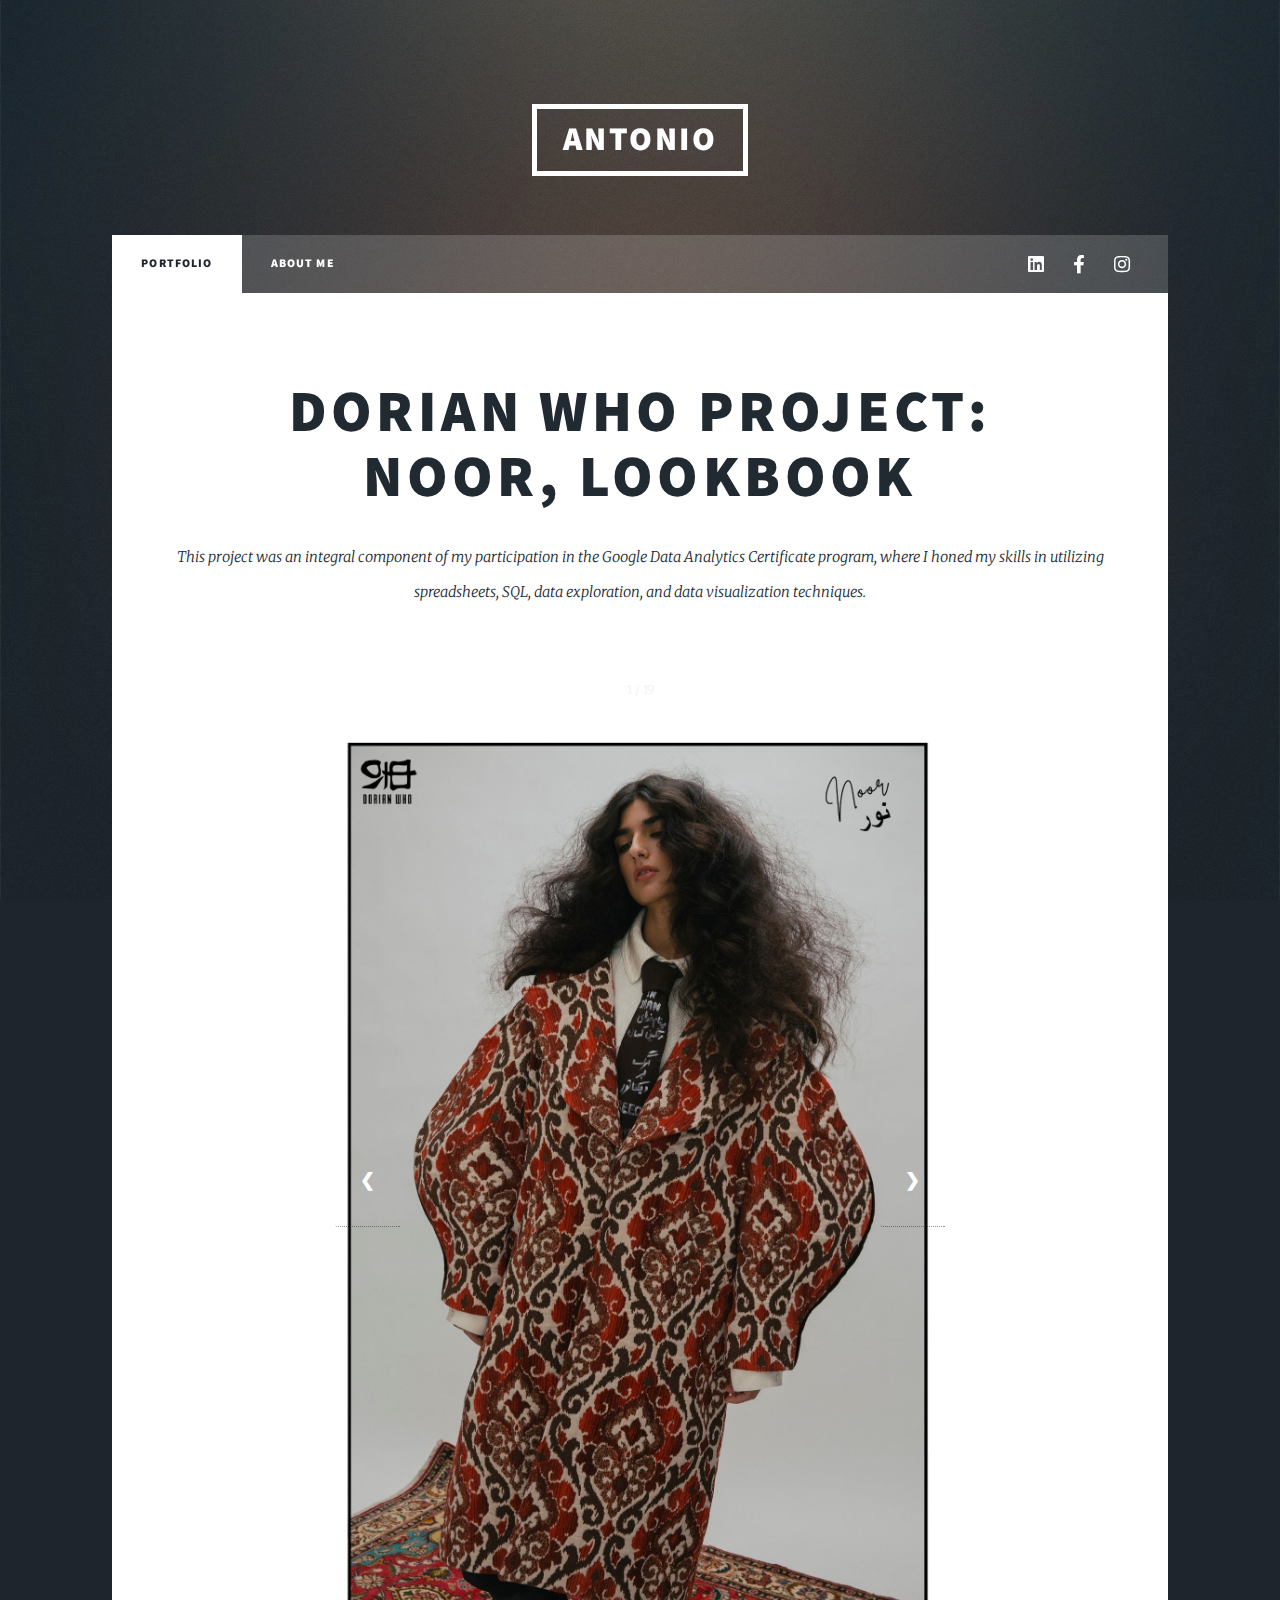
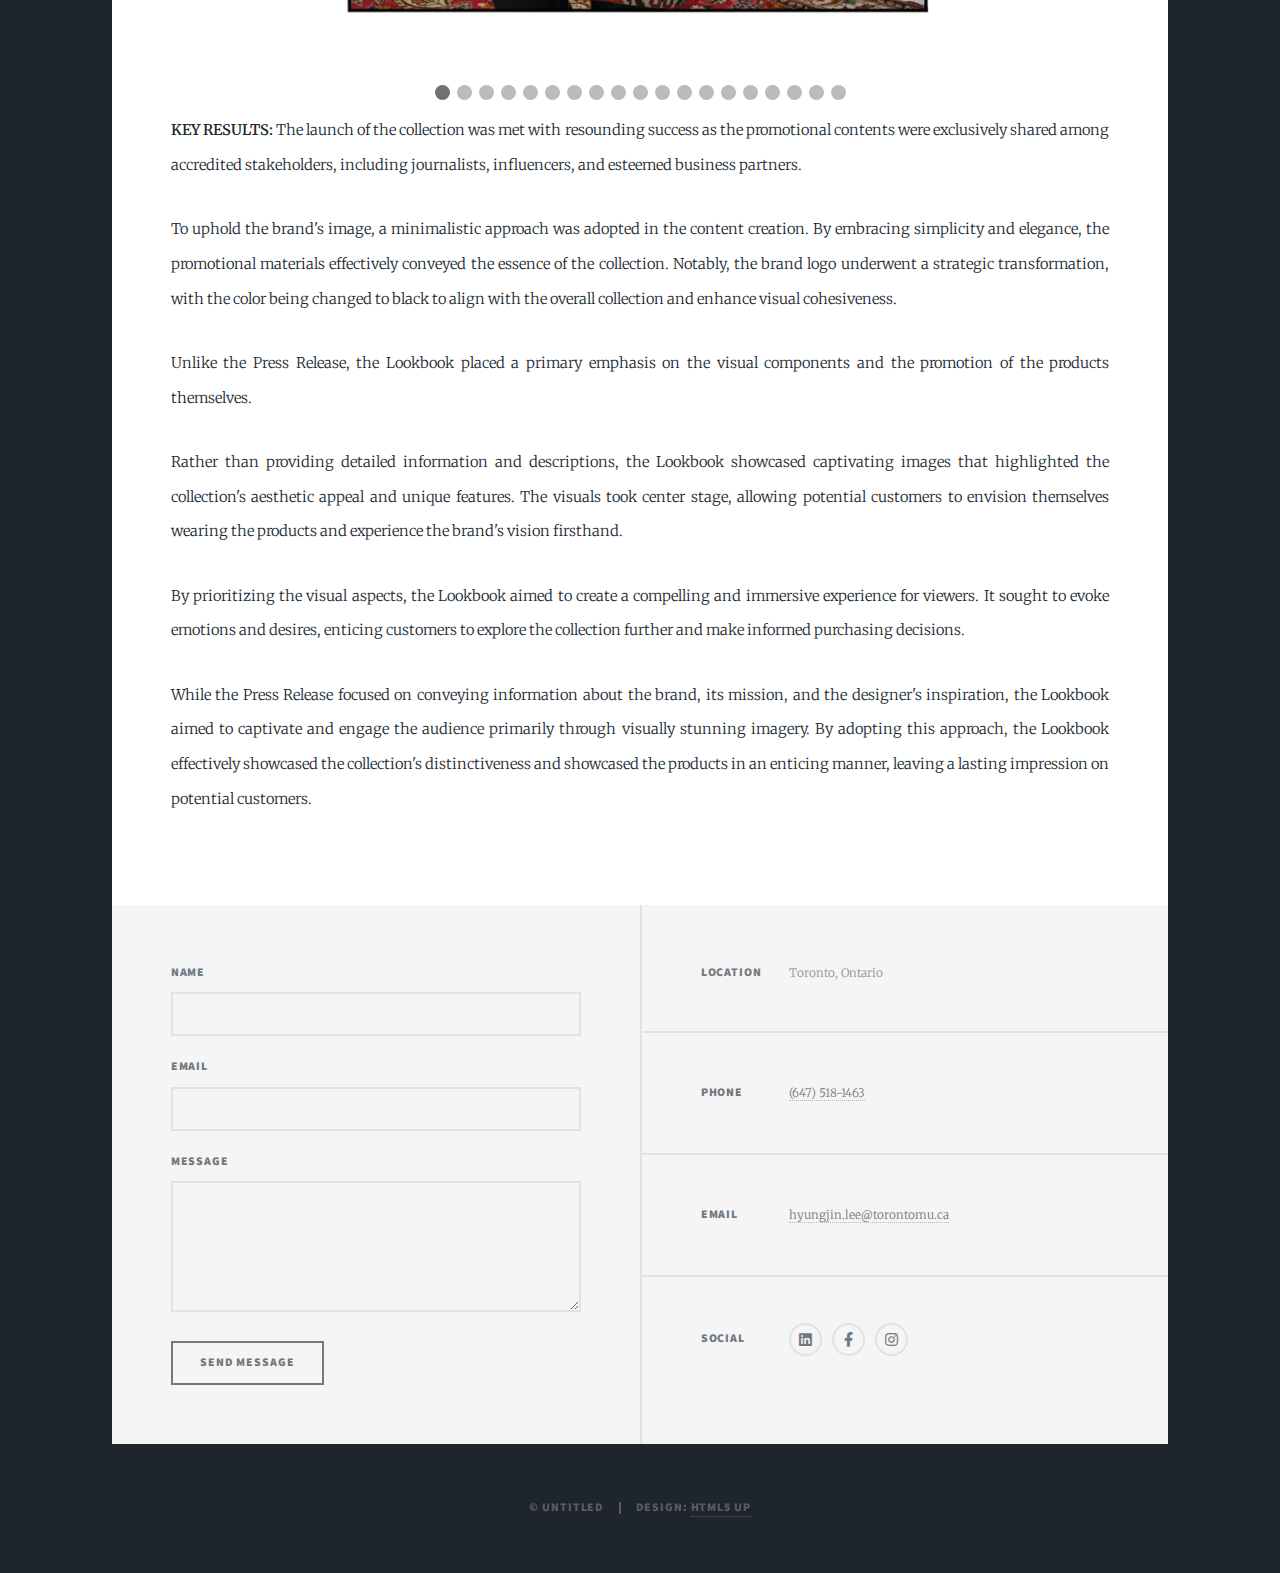
==== dwlb.html @ c0733aab "Add files via upload" ====
<!--
	Massively by HTML5 UP
	html5up.net | @ajlkn
	Free for personal and commercial use under the CCA 3.0 license (html5up.net/license)
-->
<html>
	<head>
		<title>Antonio Lee Portfolio</title>
		<meta charset="utf-8" />
		<meta name="viewport" content="width=device-width, initial-scale=1, user-scalable=no" />
		<link rel="stylesheet" href="assets/css/main.css" />
		<noscript><link rel="stylesheet" href="assets/css/noscript.css" /></noscript>
	</head>
	<body class="is-preload">

		<!-- Wrapper -->
			<div id="wrapper" class="fade-in">


				<!-- Header -->
					<header id="header">
						<a href="index.html" class="logo">Antonio</a>
					</header>

				<!-- Nav -->
					<nav id="nav">
						<ul class="links">
							<li class="active"><a href="index.html">Portfolio</a></li>
							<li><a href="about-me.html">About Me</a></li>
						</ul>
						<ul class="icons alt">
							<li><a href="https://www.linkedin.com/in/antonio-lee-9789431a7/" class="icon brands alt fa-linkedin"><span class="label">LinkedIn</span></a></li>
							<li><a href="https://www.facebook.com/profile.php?id=100005583828024" class="icon brands alt fa-facebook-f"><span class="label">Facebook</span></a></li>
							<li><a href="https://www.instagram.com/ridky6798/" class="icon brands alt fa-instagram"><span class="label">Instagram</span></a></li>
						</ul>
					</nav>

				<!-- Main -->
					<div id="main">

						<!-- Featured Post -->
							<article class="post featured">
								<header class="major">
									<h2>DORIAN WHO Project:<br />
										Noor, Lookbook</h2>
									<p>This project was an integral component of my participation in the Google Data Analytics Certificate program, where I honed my skills in utilizing spreadsheets, SQL, data exploration, and data visualization techniques.</p>
								</header>
								<div class="slideshow-container">

									<!-- Full-width images with number and caption text -->
									<div class="mySlides fade">
									  <div class="numbertext">1 / 19</div>
									  <img src="images/Dorian Who Lookbook/1.jpg" style="width:100%">
									
									</div>
								  
									<div class="mySlides fade">
									  <div class="numbertext">2 / 19</div>
									  <img src="images/Dorian Who Lookbook/2.jpg" style="width:100%">
									
									</div>
								  
									<div class="mySlides fade">
									  <div class="numbertext">3 / 19</div>
									  <img src="Images/Dorian Who Lookbook/3.jpg" style="width:100%">
									 
									</div>
								  
									<div class="mySlides fade">
										<div class="numbertext">4 / 19</div>
										<img src="Images/Dorian Who Lookbook/4.jpg" style="width:100%">											
									  </div>
									  <div class="mySlides fade">
										<div class="numbertext">5 / 19</div>
										<img src="images/Dorian Who Lookbook/5.jpg" style="width:100%">
									  </div>					
									  <div class="mySlides fade">
										<div class="numbertext">6 / 19</div>
										<img src="images/Dorian Who Lookbook/6.jpg" style="width:100%">									  
									  </div>									
									  <div class="mySlides fade">
										<div class="numbertext">7 / 19</div>
										<img src="Images/Dorian Who Lookbook/7.jpg" style="width:100%">									   
									  </div>									
									  <div class="mySlides fade">
										  <div class="numbertext">8 / 19</div>
										  <img src="Images/Dorian Who Lookbook/8.jpg" style="width:100%">
									  </div>	  
									  <div class="mySlides fade">
										<div class="numbertext">9 / 19</div>
										<img src="Images/Dorian Who Lookbook/9.jpg" style="width:100%">									   
									  </div>									
									  <div class="mySlides fade">
										  <div class="numbertext">10 / 19</div>
										  <img src="Images/Dorian Who Lookbook/10.jpg" style="width:100%">
										</div>
									<div class="mySlides fade">
										  <div class="numbertext">11 / 19</div>
										  <img src="images/Dorian Who Lookbook/11.jpg" style="width:100%">										  
									 </div>										
										  <div class="mySlides fade">
											<div class="numbertext">12 / 19</div>
											<img src="images/Dorian Who Lookbook/12.jpg" style="width:100%">										  
										  </div>										
										  <div class="mySlides fade">
											<div class="numbertext">13 / 19</div>
											<img src="Images/Dorian Who Lookbook/13.jpg" style="width:100%">										   
										  </div>									
										  <div class="mySlides fade">
											  <div class="numbertext">14 / 19</div>
											  <img src="Images/Dorian Who Lookbook/14.jpg" style="width:100%">																					  
											</div>
											<div class="mySlides fade">
											  <div class="numbertext">15 / 19</div>
											  <img src="images/Dorian Who Lookbook/15.jpg" style="width:100%">										
											</div>								  
											<div class="mySlides fade">
											  <div class="numbertext">16 / 19</div>
											  <img src="images/Dorian Who Lookbook/16.jpg" style="width:100%">							
											</div>							  
											<div class="mySlides fade">
											  <div class="numbertext">17 / 19</div>
											  <img src="Images/Dorian Who Lookbook/17.jpg" style="width:100%">				 
											</div>		  
											<div class="mySlides fade">
												<div class="numbertext">18 / 19</div>
												<img src="Images/Dorian Who Lookbook/18.jpg" style="width:100%">
											</div>
											<div class="mySlides fade">
											  <div class="numbertext">19 / 19</div>
											  <img src="Images/Dorian Who Lookbook/19.jpg" style="width:100%">
											 
											</div>
									<!-- Next and previous buttons -->
									<a class="prev" onclick="plusSlides(-1)">&#10094;</a>
									<a class="next" onclick="plusSlides(1)">&#10095;</a>
								  </div>
								  <br>
								  
								  <!-- The dots/circles -->
								  <div style="text-align:center">
									<span class="dot" onclick="currentSlide(1)"></span>
									<span class="dot" onclick="currentSlide(2)"></span>
									<span class="dot" onclick="currentSlide(3)"></span>
									<span class="dot" onclick="currentSlide(4)"></span>
									<span class="dot" onclick="currentSlide(5)"></span>
									<span class="dot" onclick="currentSlide(6)"></span>
									<span class="dot" onclick="currentSlide(7)"></span>
									<span class="dot" onclick="currentSlide(8)"></span>
									<span class="dot" onclick="currentSlide(9)"></span>
									<span class="dot" onclick="currentSlide(10)"></span>
									<span class="dot" onclick="currentSlide(11)"></span>
									<span class="dot" onclick="currentSlide(12)"></span>
									<span class="dot" onclick="currentSlide(13)"></span>
									<span class="dot" onclick="currentSlide(14)"></span>
									<span class="dot" onclick="currentSlide(15)"></span>
									<span class="dot" onclick="currentSlide(16)"></span>
									<span class="dot" onclick="currentSlide(17)"></span>
									<span class="dot" onclick="currentSlide(18)"></span>
									<span class="dot" onclick="currentSlide(19)"></span>
								  </div> 
								  
			<p><B>KEY RESULTS: </B> The launch of the collection was met with resounding success as the promotional contents were exclusively shared among accredited stakeholders, including journalists, influencers, and esteemed business partners. </p>
			<p>To uphold the brand's image, a minimalistic approach was adopted in the content creation. By embracing simplicity and elegance, the promotional materials effectively conveyed the essence of the collection. Notably, the brand logo underwent a strategic transformation, with the color being changed to black to align with the overall collection and enhance visual cohesiveness.</p>
			<p>Unlike the Press Release, the Lookbook placed a primary emphasis on the visual components and the promotion of the products themselves.</p>				
			<p>Rather than providing detailed information and descriptions, the Lookbook showcased captivating images that highlighted the collection's aesthetic appeal and unique features. The visuals took center stage, allowing potential customers to envision themselves wearing the products and experience the brand's vision firsthand.</p>
			<p>By prioritizing the visual aspects, the Lookbook aimed to create a compelling and immersive experience for viewers. It sought to evoke emotions and desires, enticing customers to explore the collection further and make informed purchasing decisions.</p>	
			<p>While the Press Release focused on conveying information about the brand, its mission, and the designer's inspiration, the Lookbook aimed to captivate and engage the audience primarily through visually stunning imagery. By adopting this approach, the Lookbook effectively showcased the collection's distinctiveness and showcased the products in an enticing manner, leaving a lasting impression on potential customers.</p>		
							</article>

						
					

					</div>

				<!-- Footer -->
					<footer id="footer">
						<section>
							<form method="post" action="mailto:hyungjin.lee@torontomu.ca">
								<div class="fields">
									<div class="field">
										<label for="name">Name</label>
										<input type="text" name="name" id="name" />
									</div>
									<div class="field">
										<label for="email">Email</label>
										<input type="text" name="email" id="email" />
									</div>
									<div class="field">
										<label for="message">Message</label>
										<textarea name="message" id="message" rows="3"></textarea>
									</div>
								</div>
								<ul class="actions">
									<li><input type="submit" value="Send Message" /></li>
								</ul>
							</form>
						</section>
						<section class="split contact">
							<section class="alt">
								<h3>Location</h3>
								<p>Toronto, Ontario
								</p>
							</section>
							<section>
								<h3>Phone</h3>
								<p><a href="#">(647) 518-1463</a></p>
							</section>
							<section>
								<h3>Email</h3>
								<p><a href="#">hyungjin.lee@torontomu.ca</a></p>
							</section>
							<section>
								<h3>Social</h3>
								<ul class="icons alt">
									<li><a href="https://www.linkedin.com/in/antonio-lee-9789431a7/" class="icon brands alt fa-linkedin"><span class="label">LinkedIn</span></a></li>
									<li><a href="https://www.facebook.com/profile.php?id=100005583828024" class="icon brands alt fa-facebook-f"><span class="label">Facebook</span></a></li>
									<li><a href="https://www.instagram.com/ridky6798/" class="icon brands alt fa-instagram"><span class="label">Instagram</span></a></li>
								</ul>
							</section>
						</section>
					</footer>

				<!-- Copyright -->
					<div id="copyright">
						<ul><li>&copy; Untitled</li><li>Design: <a href="https://html5up.net">HTML5 UP</a></li></ul>
					</div>

			</div>

		<!-- Scripts -->
			<script src="assets/js/jquery.min.js"></script>
			<script src="assets/js/jquery.scrollex.min.js"></script>
			<script src="assets/js/jquery.scrolly.min.js"></script>
			<script src="assets/js/browser.min.js"></script>
			<script src="assets/js/breakpoints.min.js"></script>
			<script src="assets/js/util.js"></script>
			<script src="assets/js/main.js"></script>

	</body>
</html>
---- assets/css/main.css ----
@import url(fontawesome-all.min.css);
@import url("https://fonts.googleapis.com/css?family=Merriweather:300,700,300italic,700italic|Source+Sans+Pro:900");

/*
	Massively by HTML5 UP
	html5up.net | @ajlkn
	Free for personal and commercial use under the CCA 3.0 license (html5up.net/license)
*/

html, body, div, span, applet, object,
iframe, h1, h2, h3, h4, h5, h6, p, blockquote,
pre, a, abbr, acronym, address, big, cite,
code, del, dfn, em, img, ins, kbd, q, s, samp,
small, strike, strong, sub, sup, tt, var, b,
u, i, center, dl, dt, dd, ol, ul, li, fieldset,
form, label, legend, table, caption, tbody,
tfoot, thead, tr, th, td, article, aside,
canvas, details, embed, figure, figcaption,
footer, header, hgroup, menu, nav, output, ruby,
section, summary, time, mark, audio, video {
	margin: 0;
	padding: 0;
	border: 0;
	font-size: 100%;
	font: inherit;
	vertical-align: baseline;}

article, aside, details, figcaption, figure,
footer, header, hgroup, menu, nav, section {
	display: block;}

body {
	line-height: 1;
}

ol, ul {
	list-style: none;
}

blockquote, q {
	quotes: none;
}

	blockquote:before, blockquote:after, q:before, q:after {
		content: '';
		content: none;
	}

table {
	border-collapse: collapse;
	border-spacing: 0;
}

body {
	-webkit-text-size-adjust: none;
}

mark {
	background-color: transparent;
	color: inherit;
}

input::-moz-focus-inner {
	border: 0;
	padding: 0;
}

input, select, textarea {
	-moz-appearance: none;
	-webkit-appearance: none;
	-ms-appearance: none;
	appearance: none;
}

/* Basic */

	@-ms-viewport {
		width: device-width;
	}

	body {
		-ms-overflow-style: scrollbar;
	}

	@media screen and (max-width: 480px) {

		html, body {
			min-width: 320px;
		}

	}

	html {
		box-sizing: border-box;
	}

	*, *:before, *:after {
		box-sizing: inherit;
	}

	body {
		background-color: #1e252d;
	}

		body.is-preload *, body.is-preload *:before, body.is-preload *:after {
			-moz-animation: none !important;
			-webkit-animation: none !important;
			-ms-animation: none !important;
			animation: none !important;
			-moz-transition: none !important;
			-webkit-transition: none !important;
			-ms-transition: none !important;
			transition: none !important;
		}

/* Type */

	html {
		font-size: 16pt;
	}

		@media screen and (max-width: 1680px) {

			html {
				font-size: 12pt;
			}

		}

		@media screen and (max-width: 1280px) {

			html {
				font-size: 11pt;
			}

		}

		@media screen and (max-width: 360px) {

			html {
				font-size: 10pt;
			}

		}

	body {
		color: #212931;
	}

	body, input, select, textarea {
		font-family: "Merriweather", Georgia, serif;
		font-weight: 300;
		font-size: 1rem;
		line-height: 2.375;
	}

	a {
		-moz-transition: color 0.2s ease-in-out, background-color 0.2s ease-in-out, border-color 0.2s ease-in-out, box-shadow 0.2s ease-in-out;
		-webkit-transition: color 0.2s ease-in-out, background-color 0.2s ease-in-out, border-color 0.2s ease-in-out, box-shadow 0.2s ease-in-out;
		-ms-transition: color 0.2s ease-in-out, background-color 0.2s ease-in-out, border-color 0.2s ease-in-out, box-shadow 0.2s ease-in-out;
		transition: color 0.2s ease-in-out, background-color 0.2s ease-in-out, border-color 0.2s ease-in-out, box-shadow 0.2s ease-in-out;
		border-bottom: dotted 1px;
		text-decoration: none;
	}

		a:hover {
			border-bottom-color: transparent;
		}

	strong, b {
		font-weight: 600;
	}

	em, i {
		font-style: italic;
	}

	p {
		text-align: justify;
		margin: 0 0 2rem 0;
	}

	h1, h2, h3, h4, h5, h6 {
		font-family: "Source Sans Pro", Helvetica, sans-serif;
		font-weight: 900;
		line-height: 1.5;
		letter-spacing: 0.075em;
		text-transform: uppercase;
		margin: 0 0 1rem 0;
	}

		h1 a, h2 a, h3 a, h4 a, h5 a, h6 a {
			border-bottom: 0;
			color: inherit;
			text-decoration: none;
		}

	h1 {
		font-size: 4rem;
		line-height: 1.1;
		margin: 0 0 2rem 0;
	}

	h2 {
		font-size: 1.75rem;
		line-height: 1.3;
		margin: 0 0 1.5rem 0;
	}

	h3 {
		font-size: 1.25rem;
		margin: 0 0 1.5rem 0;
	}

	h4 {
		font-size: 1rem;
	}

	h5 {
		font-size: 0.9rem;
	}

	h6 {
		font-size: 0.8rem;
	}

	sub {
		font-size: 0.8rem;
		position: relative;
		top: 0.5rem;
	}

	sup {
		font-size: 0.8rem;
		position: relative;
		top: -0.5rem;
	}

	blockquote {
		border-left: solid 4px;
		font-style: italic;
		margin: 0 0 2rem 0;
		padding: 0.5rem 0 0.5rem 2rem;
	}

	code {
		border: solid 2px;
		font-family: "Courier New", monospace;
		font-size: 0.9rem;
		margin: 0 0.25rem;
		padding: 0.25rem 0.65rem;
	}

	pre {
		-webkit-overflow-scrolling: touch;
		font-family: "Courier New", monospace;
		font-size: 0.9rem;
		margin: 0 0 2rem 0;
	}

		pre code {
			display: block;
			line-height: 1.75;
			padding: 1rem 1.5rem;
			overflow-x: auto;
		}

	hr {
		border: 0;
		border-bottom: solid 2px;
		margin: 3rem 0;
	}

		hr.major {
			margin: 5rem 0;
		}

	.align-left {
		text-align: left;
	}

	.align-center {
		text-align: center;
	}

	.align-right {
		text-align: right;
	}

	input, select, textarea {
		color: #212931;
	}

	a {
		color: #212931;
		border-bottom-color: rgba(33, 41, 49, 0.5);
	}

		a:hover {
			border-bottom-color: transparent;
			color: #18bfef !important;
		}

	strong, b {
		color: #212931;
	}

	h1, h2, h3, h4, h5, h6 {
		color: #212931;
	}

	blockquote {
		border-left-color: #eeeeee;
	}

	code {
		background: rgba(220, 220, 220, 0.25);
		border-color: #eeeeee;
	}

	hr {
		border-bottom-color: #eeeeee;
	}

/* Row */

	.row {
		display: flex;
		flex-wrap: wrap;
		box-sizing: border-box;
		align-items: stretch;
	}

		.row > * {
			box-sizing: border-box;
		}

		.row.gtr-uniform > * > :last-child {
			margin-bottom: 0;
		}

		.row.aln-left {
			justify-content: flex-start;
		}

		.row.aln-center {
			justify-content: center;
		}

		.row.aln-right {
			justify-content: flex-end;
		}

		.row.aln-top {
			align-items: flex-start;
		}

		.row.aln-middle {
			align-items: center;
		}

		.row.aln-bottom {
			align-items: flex-end;
		}

		.row > .imp {
			order: -1;
		}

		.row > .col-1 {
			width: 8.33333%;
		}

		.row > .off-1 {
			margin-left: 8.33333%;
		}

		.row > .col-2 {
			width: 16.66667%;
		}

		.row > .off-2 {
			margin-left: 16.66667%;
		}

		.row > .col-3 {
			width: 25%;
		}

		.row > .off-3 {
			margin-left: 25%;
		}

		.row > .col-4 {
			width: 33.33333%;
		}

		.row > .off-4 {
			margin-left: 33.33333%;
		}

		.row > .col-5 {
			width: 41.66667%;
		}

		.row > .off-5 {
			margin-left: 41.66667%;
		}

		.row > .col-6 {
			width: 50%;
		}

		.row > .off-6 {
			margin-left: 50%;
		}

		.row > .col-7 {
			width: 58.33333%;
		}

		.row > .off-7 {
			margin-left: 58.33333%;
		}

		.row > .col-8 {
			width: 66.66667%;
		}

		.row > .off-8 {
			margin-left: 66.66667%;
		}

		.row > .col-9 {
			width: 75%;
		}

		.row > .off-9 {
			margin-left: 75%;
		}

		.row > .col-10 {
			width: 83.33333%;
		}

		.row > .off-10 {
			margin-left: 83.33333%;
		}

		.row > .col-11 {
			width: 91.66667%;
		}

		.row > .off-11 {
			margin-left: 91.66667%;
		}

		.row > .col-12 {
			width: 100%;
		}

		.row > .off-12 {
			margin-left: 100%;
		}

		.row.gtr-0 {
			margin-top: 0;
			margin-left: 0rem;
		}

			.row.gtr-0 > * {
				padding: 0 0 0 0rem;
			}

			.row.gtr-0.gtr-uniform {
				margin-top: 0rem;
			}

				.row.gtr-0.gtr-uniform > * {
					padding-top: 0rem;
				}

		.row.gtr-25 {
			margin-top: 0;
			margin-left: -0.375rem;
		}

			.row.gtr-25 > * {
				padding: 0 0 0 0.375rem;
			}

			.row.gtr-25.gtr-uniform {
				margin-top: -0.375rem;
			}

				.row.gtr-25.gtr-uniform > * {
					padding-top: 0.375rem;
				}

		.row.gtr-50 {
			margin-top: 0;
			margin-left: -0.75rem;
		}

			.row.gtr-50 > * {
				padding: 0 0 0 0.75rem;
			}

			.row.gtr-50.gtr-uniform {
				margin-top: -0.75rem;
			}

				.row.gtr-50.gtr-uniform > * {
					padding-top: 0.75rem;
				}

		.row {
			margin-top: 0;
			margin-left: -1.5rem;
		}

			.row > * {
				padding: 0 0 0 1.5rem;
			}

			.row.gtr-uniform {
				margin-top: -1.5rem;
			}

				.row.gtr-uniform > * {
					padding-top: 1.5rem;
				}

		.row.gtr-150 {
			margin-top: 0;
			margin-left: -2.25rem;
		}

			.row.gtr-150 > * {
				padding: 0 0 0 2.25rem;
			}

			.row.gtr-150.gtr-uniform {
				margin-top: -2.25rem;
			}

				.row.gtr-150.gtr-uniform > * {
					padding-top: 2.25rem;
				}

		.row.gtr-200 {
			margin-top: 0;
			margin-left: -3rem;
		}

			.row.gtr-200 > * {
				padding: 0 0 0 3rem;
			}

			.row.gtr-200.gtr-uniform {
				margin-top: -3rem;
			}

				.row.gtr-200.gtr-uniform > * {
					padding-top: 3rem;
				}

		@media screen and (max-width: 1680px) {

			.row {
				display: flex;
				flex-wrap: wrap;
				box-sizing: border-box;
				align-items: stretch;
			}

				.row > * {
					box-sizing: border-box;
				}

				.row.gtr-uniform > * > :last-child {
					margin-bottom: 0;
				}

				.row.aln-left {
					justify-content: flex-start;
				}

				.row.aln-center {
					justify-content: center;
				}

				.row.aln-right {
					justify-content: flex-end;
				}

				.row.aln-top {
					align-items: flex-start;
				}

				.row.aln-middle {
					align-items: center;
				}

				.row.aln-bottom {
					align-items: flex-end;
				}

				.row > .imp-xlarge {
					order: -1;
				}

				.row > .col-1-xlarge {
					width: 8.33333%;
				}

				.row > .off-1-xlarge {
					margin-left: 8.33333%;
				}

				.row > .col-2-xlarge {
					width: 16.66667%;
				}

				.row > .off-2-xlarge {
					margin-left: 16.66667%;
				}

				.row > .col-3-xlarge {
					width: 25%;
				}

				.row > .off-3-xlarge {
					margin-left: 25%;
				}

				.row > .col-4-xlarge {
					width: 33.33333%;
				}

				.row > .off-4-xlarge {
					margin-left: 33.33333%;
				}

				.row > .col-5-xlarge {
					width: 41.66667%;
				}

				.row > .off-5-xlarge {
					margin-left: 41.66667%;
				}

				.row > .col-6-xlarge {
					width: 50%;
				}

				.row > .off-6-xlarge {
					margin-left: 50%;
				}

				.row > .col-7-xlarge {
					width: 58.33333%;
				}

				.row > .off-7-xlarge {
					margin-left: 58.33333%;
				}

				.row > .col-8-xlarge {
					width: 66.66667%;
				}

				.row > .off-8-xlarge {
					margin-left: 66.66667%;
				}

				.row > .col-9-xlarge {
					width: 75%;
				}

				.row > .off-9-xlarge {
					margin-left: 75%;
				}

				.row > .col-10-xlarge {
					width: 83.33333%;
				}

				.row > .off-10-xlarge {
					margin-left: 83.33333%;
				}

				.row > .col-11-xlarge {
					width: 91.66667%;
				}

				.row > .off-11-xlarge {
					margin-left: 91.66667%;
				}

				.row > .col-12-xlarge {
					width: 100%;
				}

				.row > .off-12-xlarge {
					margin-left: 100%;
				}

				.row.gtr-0 {
					margin-top: 0;
					margin-left: 0rem;
				}

					.row.gtr-0 > * {
						padding: 0 0 0 0rem;
					}

					.row.gtr-0.gtr-uniform {
						margin-top: 0rem;
					}

						.row.gtr-0.gtr-uniform > * {
							padding-top: 0rem;
						}

				.row.gtr-25 {
					margin-top: 0;
					margin-left: -0.375rem;
				}

					.row.gtr-25 > * {
						padding: 0 0 0 0.375rem;
					}

					.row.gtr-25.gtr-uniform {
						margin-top: -0.375rem;
					}

						.row.gtr-25.gtr-uniform > * {
							padding-top: 0.375rem;
						}

				.row.gtr-50 {
					margin-top: 0;
					margin-left: -0.75rem;
				}

					.row.gtr-50 > * {
						padding: 0 0 0 0.75rem;
					}

					.row.gtr-50.gtr-uniform {
						margin-top: -0.75rem;
					}

						.row.gtr-50.gtr-uniform > * {
							padding-top: 0.75rem;
						}

				.row {
					margin-top: 0;
					margin-left: -1.5rem;
				}

					.row > * {
						padding: 0 0 0 1.5rem;
					}

					.row.gtr-uniform {
						margin-top: -1.5rem;
					}

						.row.gtr-uniform > * {
							padding-top: 1.5rem;
						}

				.row.gtr-150 {
					margin-top: 0;
					margin-left: -2.25rem;
				}

					.row.gtr-150 > * {
						padding: 0 0 0 2.25rem;
					}

					.row.gtr-150.gtr-uniform {
						margin-top: -2.25rem;
					}

						.row.gtr-150.gtr-uniform > * {
							padding-top: 2.25rem;
						}

				.row.gtr-200 {
					margin-top: 0;
					margin-left: -3rem;
				}

					.row.gtr-200 > * {
						padding: 0 0 0 3rem;
					}

					.row.gtr-200.gtr-uniform {
						margin-top: -3rem;
					}

						.row.gtr-200.gtr-uniform > * {
							padding-top: 3rem;
						}

		}

		@media screen and (max-width: 1280px) {

			.row {
				display: flex;
				flex-wrap: wrap;
				box-sizing: border-box;
				align-items: stretch;
			}

				.row > * {
					box-sizing: border-box;
				}

				.row.gtr-uniform > * > :last-child {
					margin-bottom: 0;
				}

				.row.aln-left {
					justify-content: flex-start;
				}

				.row.aln-center {
					justify-content: center;
				}

				.row.aln-right {
					justify-content: flex-end;
				}

				.row.aln-top {
					align-items: flex-start;
				}

				.row.aln-middle {
					align-items: center;
				}

				.row.aln-bottom {
					align-items: flex-end;
				}

				.row > .imp-large {
					order: -1;
				}

				.row > .col-1-large {
					width: 8.33333%;
				}

				.row > .off-1-large {
					margin-left: 8.33333%;
				}

				.row > .col-2-large {
					width: 16.66667%;
				}

				.row > .off-2-large {
					margin-left: 16.66667%;
				}

				.row > .col-3-large {
					width: 25%;
				}

				.row > .off-3-large {
					margin-left: 25%;
				}

				.row > .col-4-large {
					width: 33.33333%;
				}

				.row > .off-4-large {
					margin-left: 33.33333%;
				}

				.row > .col-5-large {
					width: 41.66667%;
				}

				.row > .off-5-large {
					margin-left: 41.66667%;
				}

				.row > .col-6-large {
					width: 50%;
				}

				.row > .off-6-large {
					margin-left: 50%;
				}

				.row > .col-7-large {
					width: 58.33333%;
				}

				.row > .off-7-large {
					margin-left: 58.33333%;
				}

				.row > .col-8-large {
					width: 66.66667%;
				}

				.row > .off-8-large {
					margin-left: 66.66667%;
				}

				.row > .col-9-large {
					width: 75%;
				}

				.row > .off-9-large {
					margin-left: 75%;
				}

				.row > .col-10-large {
					width: 83.33333%;
				}

				.row > .off-10-large {
					margin-left: 83.33333%;
				}

				.row > .col-11-large {
					width: 91.66667%;
				}

				.row > .off-11-large {
					margin-left: 91.66667%;
				}

				.row > .col-12-large {
					width: 100%;
				}

				.row > .off-12-large {
					margin-left: 100%;
				}

				.row.gtr-0 {
					margin-top: 0;
					margin-left: 0rem;
				}

					.row.gtr-0 > * {
						padding: 0 0 0 0rem;
					}

					.row.gtr-0.gtr-uniform {
						margin-top: 0rem;
					}

						.row.gtr-0.gtr-uniform > * {
							padding-top: 0rem;
						}

				.row.gtr-25 {
					margin-top: 0;
					margin-left: -0.375rem;
				}

					.row.gtr-25 > * {
						padding: 0 0 0 0.375rem;
					}

					.row.gtr-25.gtr-uniform {
						margin-top: -0.375rem;
					}

						.row.gtr-25.gtr-uniform > * {
							padding-top: 0.375rem;
						}

				.row.gtr-50 {
					margin-top: 0;
					margin-left: -0.75rem;
				}

					.row.gtr-50 > * {
						padding: 0 0 0 0.75rem;
					}

					.row.gtr-50.gtr-uniform {
						margin-top: -0.75rem;
					}

						.row.gtr-50.gtr-uniform > * {
							padding-top: 0.75rem;
						}

				.row {
					margin-top: 0;
					margin-left: -1.5rem;
				}

					.row > * {
						padding: 0 0 0 1.5rem;
					}

					.row.gtr-uniform {
						margin-top: -1.5rem;
					}

						.row.gtr-uniform > * {
							padding-top: 1.5rem;
						}

				.row.gtr-150 {
					margin-top: 0;
					margin-left: -2.25rem;
				}

					.row.gtr-150 > * {
						padding: 0 0 0 2.25rem;
					}

					.row.gtr-150.gtr-uniform {
						margin-top: -2.25rem;
					}

						.row.gtr-150.gtr-uniform > * {
							padding-top: 2.25rem;
						}

				.row.gtr-200 {
					margin-top: 0;
					margin-left: -3rem;
				}

					.row.gtr-200 > * {
						padding: 0 0 0 3rem;
					}

					.row.gtr-200.gtr-uniform {
						margin-top: -3rem;
					}

						.row.gtr-200.gtr-uniform > * {
							padding-top: 3rem;
						}

		}

		@media screen and (max-width: 980px) {

			.row {
				display: flex;
				flex-wrap: wrap;
				box-sizing: border-box;
				align-items: stretch;
			}

				.row > * {
					box-sizing: border-box;
				}

				.row.gtr-uniform > * > :last-child {
					margin-bottom: 0;
				}

				.row.aln-left {
					justify-content: flex-start;
				}

				.row.aln-center {
					justify-content: center;
				}

				.row.aln-right {
					justify-content: flex-end;
				}

				.row.aln-top {
					align-items: flex-start;
				}

				.row.aln-middle {
					align-items: center;
				}

				.row.aln-bottom {
					align-items: flex-end;
				}

				.row > .imp-medium {
					order: -1;
				}

				.row > .col-1-medium {
					width: 8.33333%;
				}

				.row > .off-1-medium {
					margin-left: 8.33333%;
				}

				.row > .col-2-medium {
					width: 16.66667%;
				}

				.row > .off-2-medium {
					margin-left: 16.66667%;
				}

				.row > .col-3-medium {
					width: 25%;
				}

				.row > .off-3-medium {
					margin-left: 25%;
				}

				.row > .col-4-medium {
					width: 33.33333%;
				}

				.row > .off-4-medium {
					margin-left: 33.33333%;
				}

				.row > .col-5-medium {
					width: 41.66667%;
				}

				.row > .off-5-medium {
					margin-left: 41.66667%;
				}

				.row > .col-6-medium {
					width: 50%;
				}

				.row > .off-6-medium {
					margin-left: 50%;
				}

				.row > .col-7-medium {
					width: 58.33333%;
				}

				.row > .off-7-medium {
					margin-left: 58.33333%;
				}

				.row > .col-8-medium {
					width: 66.66667%;
				}

				.row > .off-8-medium {
					margin-left: 66.66667%;
				}

				.row > .col-9-medium {
					width: 75%;
				}

				.row > .off-9-medium {
					margin-left: 75%;
				}

				.row > .col-10-medium {
					width: 83.33333%;
				}

				.row > .off-10-medium {
					margin-left: 83.33333%;
				}

				.row > .col-11-medium {
					width: 91.66667%;
				}

				.row > .off-11-medium {
					margin-left: 91.66667%;
				}

				.row > .col-12-medium {
					width: 100%;
				}

				.row > .off-12-medium {
					margin-left: 100%;
				}

				.row.gtr-0 {
					margin-top: 0;
					margin-left: 0rem;
				}

					.row.gtr-0 > * {
						padding: 0 0 0 0rem;
					}

					.row.gtr-0.gtr-uniform {
						margin-top: 0rem;
					}

						.row.gtr-0.gtr-uniform > * {
							padding-top: 0rem;
						}

				.row.gtr-25 {
					margin-top: 0;
					margin-left: -0.375rem;
				}

					.row.gtr-25 > * {
						padding: 0 0 0 0.375rem;
					}

					.row.gtr-25.gtr-uniform {
						margin-top: -0.375rem;
					}

						.row.gtr-25.gtr-uniform > * {
							padding-top: 0.375rem;
						}

				.row.gtr-50 {
					margin-top: 0;
					margin-left: -0.75rem;
				}

					.row.gtr-50 > * {
						padding: 0 0 0 0.75rem;
					}

					.row.gtr-50.gtr-uniform {
						margin-top: -0.75rem;
					}

						.row.gtr-50.gtr-uniform > * {
							padding-top: 0.75rem;
						}

				.row {
					margin-top: 0;
					margin-left: -1.5rem;
				}

					.row > * {
						padding: 0 0 0 1.5rem;
					}

					.row.gtr-uniform {
						margin-top: -1.5rem;
					}

						.row.gtr-uniform > * {
							padding-top: 1.5rem;
						}

				.row.gtr-150 {
					margin-top: 0;
					margin-left: -2.25rem;
				}

					.row.gtr-150 > * {
						padding: 0 0 0 2.25rem;
					}

					.row.gtr-150.gtr-uniform {
						margin-top: -2.25rem;
					}

						.row.gtr-150.gtr-uniform > * {
							padding-top: 2.25rem;
						}

				.row.gtr-200 {
					margin-top: 0;
					margin-left: -3rem;
				}

					.row.gtr-200 > * {
						padding: 0 0 0 3rem;
					}

					.row.gtr-200.gtr-uniform {
						margin-top: -3rem;
					}

						.row.gtr-200.gtr-uniform > * {
							padding-top: 3rem;
						}

		}

		@media screen and (max-width: 736px) {

			.row {
				display: flex;
				flex-wrap: wrap;
				box-sizing: border-box;
				align-items: stretch;
			}

				.row > * {
					box-sizing: border-box;
				}

				.row.gtr-uniform > * > :last-child {
					margin-bottom: 0;
				}

				.row.aln-left {
					justify-content: flex-start;
				}

				.row.aln-center {
					justify-content: center;
				}

				.row.aln-right {
					justify-content: flex-end;
				}

				.row.aln-top {
					align-items: flex-start;
				}

				.row.aln-middle {
					align-items: center;
				}

				.row.aln-bottom {
					align-items: flex-end;
				}

				.row > .imp-small {
					order: -1;
				}

				.row > .col-1-small {
					width: 8.33333%;
				}

				.row > .off-1-small {
					margin-left: 8.33333%;
				}

				.row > .col-2-small {
					width: 16.66667%;
				}

				.row > .off-2-small {
					margin-left: 16.66667%;
				}

				.row > .col-3-small {
					width: 25%;
				}

				.row > .off-3-small {
					margin-left: 25%;
				}

				.row > .col-4-small {
					width: 33.33333%;
				}

				.row > .off-4-small {
					margin-left: 33.33333%;
				}

				.row > .col-5-small {
					width: 41.66667%;
				}

				.row > .off-5-small {
					margin-left: 41.66667%;
				}

				.row > .col-6-small {
					width: 50%;
				}

				.row > .off-6-small {
					margin-left: 50%;
				}

				.row > .col-7-small {
					width: 58.33333%;
				}

				.row > .off-7-small {
					margin-left: 58.33333%;
				}

				.row > .col-8-small {
					width: 66.66667%;
				}

				.row > .off-8-small {
					margin-left: 66.66667%;
				}

				.row > .col-9-small {
					width: 75%;
				}

				.row > .off-9-small {
					margin-left: 75%;
				}

				.row > .col-10-small {
					width: 83.33333%;
				}

				.row > .off-10-small {
					margin-left: 83.33333%;
				}

				.row > .col-11-small {
					width: 91.66667%;
				}

				.row > .off-11-small {
					margin-left: 91.66667%;
				}

				.row > .col-12-small {
					width: 100%;
				}

				.row > .off-12-small {
					margin-left: 100%;
				}

				.row.gtr-0 {
					margin-top: 0;
					margin-left: 0rem;
				}

					.row.gtr-0 > * {
						padding: 0 0 0 0rem;
					}

					.row.gtr-0.gtr-uniform {
						margin-top: 0rem;
					}

						.row.gtr-0.gtr-uniform > * {
							padding-top: 0rem;
						}

				.row.gtr-25 {
					margin-top: 0;
					margin-left: -0.375rem;
				}

					.row.gtr-25 > * {
						padding: 0 0 0 0.375rem;
					}

					.row.gtr-25.gtr-uniform {
						margin-top: -0.375rem;
					}

						.row.gtr-25.gtr-uniform > * {
							padding-top: 0.375rem;
						}

				.row.gtr-50 {
					margin-top: 0;
					margin-left: -0.75rem;
				}

					.row.gtr-50 > * {
						padding: 0 0 0 0.75rem;
					}

					.row.gtr-50.gtr-uniform {
						margin-top: -0.75rem;
					}

						.row.gtr-50.gtr-uniform > * {
							padding-top: 0.75rem;
						}

				.row {
					margin-top: 0;
					margin-left: -1.5rem;
				}

					.row > * {
						padding: 0 0 0 1.5rem;
					}

					.row.gtr-uniform {
						margin-top: -1.5rem;
					}

						.row.gtr-uniform > * {
							padding-top: 1.5rem;
						}

				.row.gtr-150 {
					margin-top: 0;
					margin-left: -2.25rem;
				}

					.row.gtr-150 > * {
						padding: 0 0 0 2.25rem;
					}

					.row.gtr-150.gtr-uniform {
						margin-top: -2.25rem;
					}

						.row.gtr-150.gtr-uniform > * {
							padding-top: 2.25rem;
						}

				.row.gtr-200 {
					margin-top: 0;
					margin-left: -3rem;
				}

					.row.gtr-200 > * {
						padding: 0 0 0 3rem;
					}

					.row.gtr-200.gtr-uniform {
						margin-top: -3rem;
					}

						.row.gtr-200.gtr-uniform > * {
							padding-top: 3rem;
						}

		}

		@media screen and (max-width: 480px) {

			.row {
				display: flex;
				flex-wrap: wrap;
				box-sizing: border-box;
				align-items: stretch;
			}

				.row > * {
					box-sizing: border-box;
				}

				.row.gtr-uniform > * > :last-child {
					margin-bottom: 0;
				}

				.row.aln-left {
					justify-content: flex-start;
				}

				.row.aln-center {
					justify-content: center;
				}

				.row.aln-right {
					justify-content: flex-end;
				}

				.row.aln-top {
					align-items: flex-start;
				}

				.row.aln-middle {
					align-items: center;
				}

				.row.aln-bottom {
					align-items: flex-end;
				}

				.row > .imp-xsmall {
					order: -1;
				}

				.row > .col-1-xsmall {
					width: 8.33333%;
				}

				.row > .off-1-xsmall {
					margin-left: 8.33333%;
				}

				.row > .col-2-xsmall {
					width: 16.66667%;
				}

				.row > .off-2-xsmall {
					margin-left: 16.66667%;
				}

				.row > .col-3-xsmall {
					width: 25%;
				}

				.row > .off-3-xsmall {
					margin-left: 25%;
				}

				.row > .col-4-xsmall {
					width: 33.33333%;
				}

				.row > .off-4-xsmall {
					margin-left: 33.33333%;
				}

				.row > .col-5-xsmall {
					width: 41.66667%;
				}

				.row > .off-5-xsmall {
					margin-left: 41.66667%;
				}

				.row > .col-6-xsmall {
					width: 50%;
				}

				.row > .off-6-xsmall {
					margin-left: 50%;
				}

				.row > .col-7-xsmall {
					width: 58.33333%;
				}

				.row > .off-7-xsmall {
					margin-left: 58.33333%;
				}

				.row > .col-8-xsmall {
					width: 66.66667%;
				}

				.row > .off-8-xsmall {
					margin-left: 66.66667%;
				}

				.row > .col-9-xsmall {
					width: 75%;
				}

				.row > .off-9-xsmall {
					margin-left: 75%;
				}

				.row > .col-10-xsmall {
					width: 83.33333%;
				}

				.row > .off-10-xsmall {
					margin-left: 83.33333%;
				}

				.row > .col-11-xsmall {
					width: 91.66667%;
				}

				.row > .off-11-xsmall {
					margin-left: 91.66667%;
				}

				.row > .col-12-xsmall {
					width: 100%;
				}

				.row > .off-12-xsmall {
					margin-left: 100%;
				}

				.row.gtr-0 {
					margin-top: 0;
					margin-left: 0rem;
				}

					.row.gtr-0 > * {
						padding: 0 0 0 0rem;
					}

					.row.gtr-0.gtr-uniform {
						margin-top: 0rem;
					}

						.row.gtr-0.gtr-uniform > * {
							padding-top: 0rem;
						}

				.row.gtr-25 {
					margin-top: 0;
					margin-left: -0.375rem;
				}

					.row.gtr-25 > * {
						padding: 0 0 0 0.375rem;
					}

					.row.gtr-25.gtr-uniform {
						margin-top: -0.375rem;
					}

						.row.gtr-25.gtr-uniform > * {
							padding-top: 0.375rem;
						}

				.row.gtr-50 {
					margin-top: 0;
					margin-left: -0.75rem;
				}

					.row.gtr-50 > * {
						padding: 0 0 0 0.75rem;
					}

					.row.gtr-50.gtr-uniform {
						margin-top: -0.75rem;
					}

						.row.gtr-50.gtr-uniform > * {
							padding-top: 0.75rem;
						}

				.row {
					margin-top: 0;
					margin-left: -1.5rem;
				}

					.row > * {
						padding: 0 0 0 1.5rem;
					}

					.row.gtr-uniform {
						margin-top: -1.5rem;
					}

						.row.gtr-uniform > * {
							padding-top: 1.5rem;
						}

				.row.gtr-150 {
					margin-top: 0;
					margin-left: -2.25rem;
				}

					.row.gtr-150 > * {
						padding: 0 0 0 2.25rem;
					}

					.row.gtr-150.gtr-uniform {
						margin-top: -2.25rem;
					}

						.row.gtr-150.gtr-uniform > * {
							padding-top: 2.25rem;
						}

				.row.gtr-200 {
					margin-top: 0;
					margin-left: -3rem;
				}

					.row.gtr-200 > * {
						padding: 0 0 0 3rem;
					}

					.row.gtr-200.gtr-uniform {
						margin-top: -3rem;
					}

						.row.gtr-200.gtr-uniform > * {
							padding-top: 3rem;
						}

		}

		@media screen and (max-width: 360px) {

			.row {
				display: flex;
				flex-wrap: wrap;
				box-sizing: border-box;
				align-items: stretch;
			}

				.row > * {
					box-sizing: border-box;
				}

				.row.gtr-uniform > * > :last-child {
					margin-bottom: 0;
				}

				.row.aln-left {
					justify-content: flex-start;
				}

				.row.aln-center {
					justify-content: center;
				}

				.row.aln-right {
					justify-content: flex-end;
				}

				.row.aln-top {
					align-items: flex-start;
				}

				.row.aln-middle {
					align-items: center;
				}

				.row.aln-bottom {
					align-items: flex-end;
				}

				.row > .imp-xxsmall {
					order: -1;
				}

				.row > .col-1-xxsmall {
					width: 8.33333%;
				}

				.row > .off-1-xxsmall {
					margin-left: 8.33333%;
				}

				.row > .col-2-xxsmall {
					width: 16.66667%;
				}

				.row > .off-2-xxsmall {
					margin-left: 16.66667%;
				}

				.row > .col-3-xxsmall {
					width: 25%;
				}

				.row > .off-3-xxsmall {
					margin-left: 25%;
				}

				.row > .col-4-xxsmall {
					width: 33.33333%;
				}

				.row > .off-4-xxsmall {
					margin-left: 33.33333%;
				}

				.row > .col-5-xxsmall {
					width: 41.66667%;
				}

				.row > .off-5-xxsmall {
					margin-left: 41.66667%;
				}

				.row > .col-6-xxsmall {
					width: 50%;
				}

				.row > .off-6-xxsmall {
					margin-left: 50%;
				}

				.row > .col-7-xxsmall {
					width: 58.33333%;
				}

				.row > .off-7-xxsmall {
					margin-left: 58.33333%;
				}

				.row > .col-8-xxsmall {
					width: 66.66667%;
				}

				.row > .off-8-xxsmall {
					margin-left: 66.66667%;
				}

				.row > .col-9-xxsmall {
					width: 75%;
				}

				.row > .off-9-xxsmall {
					margin-left: 75%;
				}

				.row > .col-10-xxsmall {
					width: 83.33333%;
				}

				.row > .off-10-xxsmall {
					margin-left: 83.33333%;
				}

				.row > .col-11-xxsmall {
					width: 91.66667%;
				}

				.row > .off-11-xxsmall {
					margin-left: 91.66667%;
				}

				.row > .col-12-xxsmall {
					width: 100%;
				}

				.row > .off-12-xxsmall {
					margin-left: 100%;
				}

				.row.gtr-0 {
					margin-top: 0;
					margin-left: 0rem;
				}

					.row.gtr-0 > * {
						padding: 0 0 0 0rem;
					}

					.row.gtr-0.gtr-uniform {
						margin-top: 0rem;
					}

						.row.gtr-0.gtr-uniform > * {
							padding-top: 0rem;
						}

				.row.gtr-25 {
					margin-top: 0;
					margin-left: -0.375rem;
				}

					.row.gtr-25 > * {
						padding: 0 0 0 0.375rem;
					}

					.row.gtr-25.gtr-uniform {
						margin-top: -0.375rem;
					}

						.row.gtr-25.gtr-uniform > * {
							padding-top: 0.375rem;
						}

				.row.gtr-50 {
					margin-top: 0;
					margin-left: -0.75rem;
				}

					.row.gtr-50 > * {
						padding: 0 0 0 0.75rem;
					}

					.row.gtr-50.gtr-uniform {
						margin-top: -0.75rem;
					}

						.row.gtr-50.gtr-uniform > * {
							padding-top: 0.75rem;
						}

				.row {
					margin-top: 0;
					margin-left: -1.5rem;
				}

					.row > * {
						padding: 0 0 0 1.5rem;
					}

					.row.gtr-uniform {
						margin-top: -1.5rem;
					}

						.row.gtr-uniform > * {
							padding-top: 1.5rem;
						}

				.row.gtr-150 {
					margin-top: 0;
					margin-left: -2.25rem;
				}

					.row.gtr-150 > * {
						padding: 0 0 0 2.25rem;
					}

					.row.gtr-150.gtr-uniform {
						margin-top: -2.25rem;
					}

						.row.gtr-150.gtr-uniform > * {
							padding-top: 2.25rem;
						}

				.row.gtr-200 {
					margin-top: 0;
					margin-left: -3rem;
				}

					.row.gtr-200 > * {
						padding: 0 0 0 3rem;
					}

					.row.gtr-200.gtr-uniform {
						margin-top: -3rem;
					}

						.row.gtr-200.gtr-uniform > * {
							padding-top: 3rem;
						}

		}

/* Box */

	.box {
		border: solid 2px;
		margin-bottom: 2rem;
		padding: 1.5rem;
	}

		.box > :last-child,
		.box > :last-child > :last-child,
		.box > :last-child > :last-child > :last-child {
			margin-bottom: 0;
		}

		.box.alt {
			border: 0;
			border-radius: 0;
			padding: 0;
		}

	.box {
		border-color: #eeeeee;
	}

/* Button */

	input[type="submit"],
	input[type="reset"],
	input[type="button"],
	button,
	.button {
		-moz-appearance: none;
		-webkit-appearance: none;
		-ms-appearance: none;
		appearance: none;
		-moz-transition: background-color 0.2s ease-in-out, box-shadow 0.2s ease-in-out, color 0.2s ease-in-out;
		-webkit-transition: background-color 0.2s ease-in-out, box-shadow 0.2s ease-in-out, color 0.2s ease-in-out;
		-ms-transition: background-color 0.2s ease-in-out, box-shadow 0.2s ease-in-out, color 0.2s ease-in-out;
		transition: background-color 0.2s ease-in-out, box-shadow 0.2s ease-in-out, color 0.2s ease-in-out;
		border: 0;
		border-radius: 0;
		cursor: pointer;
		display: inline-block;
		font-family: "Source Sans Pro", Helvetica, sans-serif;
		font-size: 0.8rem;
		font-weight: 900;
		letter-spacing: 0.075em;
		height: 3rem;
		line-height: 3rem;
		padding: 0 2rem;
		text-align: center;
		text-decoration: none;
		text-transform: uppercase;
		white-space: nowrap;
	}

		input[type="submit"].icon:before,
		input[type="reset"].icon:before,
		input[type="button"].icon:before,
		button.icon:before,
		.button.icon:before {
			margin-right: 0.5rem;
		}

		input[type="submit"].icon.solo,
		input[type="reset"].icon.solo,
		input[type="button"].icon.solo,
		button.icon.solo,
		.button.icon.solo {
			position: relative;
			width: 4rem;
			height: 4rem;
			line-height: 4rem;
			border-radius: 4rem;
			text-indent: 4rem;
			overflow: hidden;
			padding: 0;
			white-space: nowrap;
		}

			input[type="submit"].icon.solo:before,
			input[type="reset"].icon.solo:before,
			input[type="button"].icon.solo:before,
			button.icon.solo:before,
			.button.icon.solo:before {
				position: absolute;
				display: block;
				top: 0;
				left: 0;
				width: inherit;
				height: inherit;
				line-height: inherit;
				font-size: 1.25rem;
				margin-right: 0;
				text-align: center;
				text-indent: 0;
			}

		input[type="submit"].fit,
		input[type="reset"].fit,
		input[type="button"].fit,
		button.fit,
		.button.fit {
			width: 100%;
		}

		input[type="submit"].small,
		input[type="reset"].small,
		input[type="button"].small,
		button.small,
		.button.small {
			font-size: 0.7rem;
			height: 2.5rem;
			line-height: 2.5rem;
			padding: 0 1.5rem;
		}

		input[type="submit"].large,
		input[type="reset"].large,
		input[type="button"].large,
		button.large,
		.button.large {
			font-size: 0.9rem;
			height: 3.5rem;
			line-height: 3.5rem;
			padding: 0 2.75rem;
		}

		@media screen and (max-width: 980px) {

			input[type="submit"],
			input[type="reset"],
			input[type="button"],
			button,
			.button {
				font-size: 0.9rem;
				height: 3.25rem;
				line-height: 3.25rem;
			}

				input[type="submit"].large,
				input[type="reset"].large,
				input[type="button"].large,
				button.large,
				.button.large {
					font-size: 1rem;
					height: 3.75rem;
					line-height: 3.75rem;
				}

		}

		input[type="submit"].disabled, input[type="submit"]:disabled,
		input[type="reset"].disabled,
		input[type="reset"]:disabled,
		input[type="button"].disabled,
		input[type="button"]:disabled,
		button.disabled,
		button:disabled,
		.button.disabled,
		.button:disabled {
			pointer-events: none;
			opacity: 0.25;
		}

	input[type="submit"],
	input[type="reset"],
	input[type="button"],
	button,
	.button {
		background-color: transparent;
		box-shadow: inset 0 0 0 2px #212931;
		color: #212931 !important;
	}

		input[type="submit"]:hover,
		input[type="reset"]:hover,
		input[type="button"]:hover,
		button:hover,
		.button:hover {
			box-shadow: inset 0 0 0 2px #18bfef;
			color: #18bfef !important;
		}

		input[type="submit"].primary,
		input[type="reset"].primary,
		input[type="button"].primary,
		button.primary,
		.button.primary {
			background-color: #212931;
			box-shadow: none;
			color: #ffffff !important;
		}

			input[type="submit"].primary:hover,
			input[type="reset"].primary:hover,
			input[type="button"].primary:hover,
			button.primary:hover,
			.button.primary:hover {
				background-color: #18bfef;
			}

/* Form */

	form {
		margin: 0 0 2rem 0;
	}

		form > :last-child {
			margin-bottom: 0;
		}

		form > .fields {
			display: -moz-flex;
			display: -webkit-flex;
			display: -ms-flex;
			display: flex;
			-moz-flex-wrap: wrap;
			-webkit-flex-wrap: wrap;
			-ms-flex-wrap: wrap;
			flex-wrap: wrap;
			width: calc(100% + 3rem);
			margin: -1.5rem 0 2rem -1.5rem;
		}

			form > .fields > .field {
				-moz-flex-grow: 0;
				-webkit-flex-grow: 0;
				-ms-flex-grow: 0;
				flex-grow: 0;
				-moz-flex-shrink: 0;
				-webkit-flex-shrink: 0;
				-ms-flex-shrink: 0;
				flex-shrink: 0;
				padding: 1.5rem 0 0 1.5rem;
				width: calc(100% - 1.5rem);
			}

				form > .fields > .field.half {
					width: calc(50% - 0.75rem);
				}

				form > .fields > .field.third {
					width: calc(100%/3 - 0.5rem);
				}

				form > .fields > .field.quarter {
					width: calc(25% - 0.375rem);
				}

		@media screen and (max-width: 480px) {

			form > .fields {
				width: calc(100% + 3rem);
				margin: -1.5rem 0 2rem -1.5rem;
			}

				form > .fields > .field {
					padding: 1.5rem 0 0 1.5rem;
					width: calc(100% - 1.5rem);
				}

					form > .fields > .field.half {
						width: calc(100% - 1.5rem);
					}

					form > .fields > .field.third {
						width: calc(100% - 1.5rem);
					}

					form > .fields > .field.quarter {
						width: calc(100% - 1.5rem);
					}

		}

	label {
		display: block;
		font-family: "Source Sans Pro", Helvetica, sans-serif;
		font-weight: 900;
		line-height: 1.5;
		letter-spacing: 0.075em;
		font-size: 0.8rem;
		text-transform: uppercase;
		margin: 0 0 0.75rem 0;
	}

		@media screen and (max-width: 980px) {

			label {
				font-size: 0.9rem;
			}

		}

	input[type="text"],
	input[type="password"],
	input[type="email"],
	select,
	textarea {
		-moz-appearance: none;
		-webkit-appearance: none;
		-ms-appearance: none;
		appearance: none;
		background: transparent;
		border-radius: 0;
		border: solid 2px;
		color: inherit;
		display: block;
		outline: 0;
		padding: 0 1rem;
		text-decoration: none;
		width: 100%;
	}

		input[type="text"]:invalid,
		input[type="password"]:invalid,
		input[type="email"]:invalid,
		select:invalid,
		textarea:invalid {
			box-shadow: none;
		}

	select {
		background-size: 1.25rem;
		background-repeat: no-repeat;
		background-position: calc(100% - 1rem) center;
		height: 3rem;
		padding-right: 3rem;
		text-overflow: ellipsis;
	}

		select:focus::-ms-value {
			background-color: transparent;
		}

		select::-ms-expand {
			display: none;
		}

	input[type="text"],
	input[type="password"],
	input[type="email"],
	select {
		height: 3rem;
	}

	textarea {
		padding: 0.75rem 1rem;
	}

	input[type="checkbox"],
	input[type="radio"] {
		-moz-appearance: none;
		-webkit-appearance: none;
		-ms-appearance: none;
		appearance: none;
		display: block;
		float: left;
		margin-right: -2rem;
		opacity: 0;
		width: 1rem;
		z-index: -1;
	}

		input[type="checkbox"] + label,
		input[type="radio"] + label {
			text-decoration: none;
			cursor: pointer;
			display: inline-block;
			font-size: 1rem;
			letter-spacing: 0;
			font-family: "Merriweather", Georgia, serif;
			text-transform: none;
			font-weight: 300;
			padding-left: 2.8rem;
			padding-right: 1rem;
			position: relative;
		}

			input[type="checkbox"] + label:before,
			input[type="radio"] + label:before {
				-moz-osx-font-smoothing: grayscale;
				-webkit-font-smoothing: antialiased;
				display: inline-block;
				font-style: normal;
				font-variant: normal;
				text-rendering: auto;
				line-height: 1;
				text-transform: none !important;
				font-family: 'Font Awesome 5 Free';
				font-weight: 900;
			}

			input[type="checkbox"] + label:before,
			input[type="radio"] + label:before {
				border-radius: 0;
				border: solid 2px;
				content: '';
				display: inline-block;
				font-size: 0.8rem;
				height: 1.8rem;
				left: 0;
				line-height: 1.65rem;
				position: absolute;
				text-align: center;
				top: -0.125rem;
				width: 1.8rem;
			}

		input[type="checkbox"]:checked + label:before,
		input[type="radio"]:checked + label:before {
			content: '\f00c';
		}

	input[type="checkbox"] + label:before {
		border-radius: 0;
	}

	input[type="radio"] + label:before {
		border-radius: 100%;
	}

	::-webkit-input-placeholder {
		opacity: 1.0;
	}

	:-moz-placeholder {
		opacity: 1.0;
	}

	::-moz-placeholder {
		opacity: 1.0;
	}

	:-ms-input-placeholder {
		opacity: 1.0;
	}

	label {
		color: #212931;
	}

	input[type="text"],
	input[type="password"],
	input[type="email"],
	select,
	textarea {
		border-color: #eeeeee;
	}

		input[type="text"]:focus,
		input[type="password"]:focus,
		input[type="email"]:focus,
		select:focus,
		textarea:focus {
			border-color: #18bfef;
		}

	select {
		background-image: url("data:image/svg+xml;charset=utf8,%3Csvg xmlns='http://www.w3.org/2000/svg' width='40' height='40' preserveAspectRatio='none' viewBox='0 0 40 40'%3E%3Cpath d='M9.4,12.3l10.4,10.4l10.4-10.4c0.2-0.2,0.5-0.4,0.9-0.4c0.3,0,0.6,0.1,0.9,0.4l3.3,3.3c0.2,0.2,0.4,0.5,0.4,0.9 c0,0.4-0.1,0.6-0.4,0.9L20.7,31.9c-0.2,0.2-0.5,0.4-0.9,0.4c-0.3,0-0.6-0.1-0.9-0.4L4.3,17.3c-0.2-0.2-0.4-0.5-0.4-0.9 c0-0.4,0.1-0.6,0.4-0.9l3.3-3.3c0.2-0.2,0.5-0.4,0.9-0.4S9.1,12.1,9.4,12.3z' fill='%23eeeeee' /%3E%3C/svg%3E");
	}

		select option {
			background-color: #ffffff;
			color: #212931;
		}

	.select-wrapper:before {
		color: #eeeeee;
	}

	input[type="checkbox"] + label,
	input[type="radio"] + label {
		color: #212931;
	}

		input[type="checkbox"] + label:before,
		input[type="radio"] + label:before {
			border-color: #eeeeee;
		}

	input[type="checkbox"]:checked + label:before,
	input[type="radio"]:checked + label:before {
		background-color: #212931;
		border-color: #212931;
		color: #ffffff;
	}

	input[type="checkbox"]:focus + label:before,
	input[type="radio"]:focus + label:before {
		border-color: #18bfef;
	}

	::-webkit-input-placeholder {
		color: #909498 !important;
	}

	:-moz-placeholder {
		color: #909498 !important;
	}

	::-moz-placeholder {
		color: #909498 !important;
	}

	:-ms-input-placeholder {
		color: #909498 !important;
	}

	.formerize-placeholder {
		color: #909498 !important;
	}

/* Icon */

	.icon {
		text-decoration: none;
		border-bottom: none;
		position: relative;
	}

		.icon:before {
			-moz-osx-font-smoothing: grayscale;
			-webkit-font-smoothing: antialiased;
			display: inline-block;
			font-style: normal;
			font-variant: normal;
			text-rendering: auto;
			line-height: 1;
			text-transform: none !important;
			font-family: 'Font Awesome 5 Free';
			font-weight: 400;
		}

		.icon > .label {
			display: none;
		}

		.icon:before {
			line-height: inherit;
		}

		.icon.solid:before {
			font-weight: 900;
		}

		.icon.brands:before {
			font-family: 'Font Awesome 5 Brands';
		}

/* Image */

	.image {
		border: 0;
		display: inline-block;
		position: relative;
	}

		.image img {
			display: block;
		}

		.image.left, .image.right {
			max-width: 40%;
		}

			.image.left img, .image.right img {
				width: 100%;
			}

		.image.left {
			float: left;
			margin: 0 2rem 2rem 0;
			top: 0.75rem;
		}

		.image.right {
			float: right;
			margin: 0 0 2rem 2rem;
			top: 0.75rem;
		}

		.image.fit {
			display: block;
			margin: 2.5rem 0;
			width: 100%;
		}

			.image.fit:first-child {
				margin-top: 0;
			}

			.image.fit img {
				width: 100%;
			}

		.image.main {
			display: block;
			margin: 4rem 0;
			width: 100%;
		}

			.image.main:first-child {
				margin-top: 0;
			}

			.image.main img {
				width: 100%;
			}

		@media screen and (max-width: 736px) {

			.image.fit {
				margin: 2rem 0;
			}

			.image.main {
				margin: 2rem 0;
			}

		}

	a.image {
		overflow: hidden;
	}

		a.image img {
			-moz-transition: -moz-transform 0.2s ease-out;
			-webkit-transition: -webkit-transform 0.2s ease-out;
			-ms-transition: -ms-transform 0.2s ease-out;
			transition: transform 0.2s ease-out;
		}

		a.image:hover img {
			-moz-transform: scale(1.05);
			-webkit-transform: scale(1.05);
			-ms-transform: scale(1.05);
			transform: scale(1.05);
		}

/* Actions */

	ul.actions {
		display: -moz-flex;
		display: -webkit-flex;
		display: -ms-flex;
		display: flex;
		cursor: default;
		list-style: none;
		margin-left: -1rem;
		padding-left: 0;
	}

		ul.actions li {
			padding: 0 0 0 1rem;
			vertical-align: middle;
		}

		ul.actions.special {
			-moz-justify-content: center;
			-webkit-justify-content: center;
			-ms-justify-content: center;
			justify-content: center;
			width: 100%;
			margin-left: 0;
		}

			ul.actions.special li:first-child {
				padding-left: 0;
			}

		ul.actions.stacked {
			-moz-flex-direction: column;
			-webkit-flex-direction: column;
			-ms-flex-direction: column;
			flex-direction: column;
			margin-left: 0;
		}

			ul.actions.stacked li {
				padding: 1.3rem 0 0 0;
			}

				ul.actions.stacked li:first-child {
					padding-top: 0;
				}

		ul.actions.fit {
			width: calc(100% + 1rem);
		}

			ul.actions.fit li {
				-moz-flex-grow: 1;
				-webkit-flex-grow: 1;
				-ms-flex-grow: 1;
				flex-grow: 1;
				-moz-flex-shrink: 1;
				-webkit-flex-shrink: 1;
				-ms-flex-shrink: 1;
				flex-shrink: 1;
				width: 100%;
			}

				ul.actions.fit li > * {
					width: 100%;
				}

			ul.actions.fit.stacked {
				width: 100%;
			}

		@media screen and (max-width: 480px) {

			ul.actions:not(.fixed) {
				-moz-flex-direction: column;
				-webkit-flex-direction: column;
				-ms-flex-direction: column;
				flex-direction: column;
				margin-left: 0;
				width: 100% !important;
			}

				ul.actions:not(.fixed) li {
					-moz-flex-grow: 1;
					-webkit-flex-grow: 1;
					-ms-flex-grow: 1;
					flex-grow: 1;
					-moz-flex-shrink: 1;
					-webkit-flex-shrink: 1;
					-ms-flex-shrink: 1;
					flex-shrink: 1;
					padding: 1rem 0 0 0;
					text-align: center;
					width: 100%;
				}

					ul.actions:not(.fixed) li > * {
						width: 100%;
					}

					ul.actions:not(.fixed) li:first-child {
						padding-top: 0;
					}

					ul.actions:not(.fixed) li input[type="submit"],
					ul.actions:not(.fixed) li input[type="reset"],
					ul.actions:not(.fixed) li input[type="button"],
					ul.actions:not(.fixed) li button,
					ul.actions:not(.fixed) li .button {
						width: 100%;
					}

						ul.actions:not(.fixed) li input[type="submit"].icon:before,
						ul.actions:not(.fixed) li input[type="reset"].icon:before,
						ul.actions:not(.fixed) li input[type="button"].icon:before,
						ul.actions:not(.fixed) li button.icon:before,
						ul.actions:not(.fixed) li .button.icon:before {
							margin-left: -0.5rem;
						}

		}

/* Icons */

	ul.icons {
		cursor: default;
		list-style: none;
		padding-left: 0;
	}

		ul.icons li {
			display: inline-block;
			padding: 0 0.5rem 0 0;
			vertical-align: middle;
		}

			ul.icons li:last-child {
				padding-right: 0;
			}

			ul.icons li .icon:before {
				width: 2.25rem;
				height: 2.25rem;
				line-height: 2.25rem;
				display: inline-block;
				text-align: center;
				border-radius: 100%;
				font-size: 1.25rem;
			}

		ul.icons.alt li .icon:before {
			-moz-transition: color 0.2s ease-in-out, background-color 0.2s ease-in-out, border-color 0.2s ease-in-out, box-shadow 0.2s ease-in-out;
			-webkit-transition: color 0.2s ease-in-out, background-color 0.2s ease-in-out, border-color 0.2s ease-in-out, box-shadow 0.2s ease-in-out;
			-ms-transition: color 0.2s ease-in-out, background-color 0.2s ease-in-out, border-color 0.2s ease-in-out, box-shadow 0.2s ease-in-out;
			transition: color 0.2s ease-in-out, background-color 0.2s ease-in-out, border-color 0.2s ease-in-out, box-shadow 0.2s ease-in-out;
			font-size: 1rem;
		}

/* List */

	ol {
		list-style: decimal;
		margin: 0 0 2rem 0;
		padding-left: 1.25rem;
	}

		ol li {
			padding-left: 0.25rem;
		}

	ul {
		list-style: disc;
		margin: 0 0 2rem 0;
		padding-left: 1rem;
	}

		ul li {
			padding-left: 0.5rem;
		}

		ul.divided {
			list-style: none;
			padding-left: 0;
		}

			ul.divided li {
				border-top: solid 1px;
				padding: 0.5rem 0;
			}

				ul.divided li:first-child {
					border-top: 0;
					padding-top: 0;
				}

	dl {
		margin: 0 0 2rem 0;
	}

		dl dt {
			display: block;
			font-weight: 600;
			margin: 0 0 1rem 0;
		}

		dl dd {
			margin-left: 2rem;
		}

	ul.divided li {
		border-top-color: #eeeeee;
	}

	ul.icons li a.icon:hover:before {
		color: #18bfef;
	}

	ul.icons.alt li .icon:before {
		box-shadow: inset 0 0 0 2px #eeeeee;
	}

	ul.icons.alt li a.icon:hover:before {
		box-shadow: inset 0 0 0 2px #18bfef;
	}

/* Section/Article */

	section.special, article.special {
		text-align: center;
	}

	header {
		cursor: default;
	}

		header > .date {
			display: block;
			font-size: 0.8rem;
			height: 1;
			margin: 0 0 1rem 0;
			position: relative;
		}

		header > p {
			font-style: italic;
		}

		header > h1 + p {
			font-size: 1.1rem;
			margin-top: -0.5rem;
			line-height: 2;
		}

		header > h2 + p {
			font-size: 1rem;
			margin-top: -0.75rem;
		}

		header > h3 + p {
			font-size: 0.9rem;
			margin-top: -0.75rem;
		}

		header > h4 + p {
			font-size: 0.8rem;
			margin-top: -0.75rem;
		}

		header.major {
			margin: 0 0 4rem 0;
			text-align: center;
		}

			header.major > :last-child {
				margin-bottom: 0;
			}

			header.major > p {
				margin-top: 0;
				text-align: center;
			}

			header.major > .date {
				font-size: 1rem;
				margin: 0 0 4rem 0;
			}

				header.major > .date:before, header.major > .date:after {
					content: '';
					display: block;
					position: absolute;
					top: 50%;
					width: calc(50% - 6rem);
					border-top: solid 2px;
				}

				header.major > .date:before {
					left: 0;
				}

				header.major > .date:after {
					right: 0;
				}

		@media screen and (max-width: 980px) {

			header br {
				display: none;
			}

		}

		@media screen and (max-width: 736px) {

			header.major {
				margin: 0 0 2rem 0;
			}

		}

	header.major .date:before, header.major .date:after {
		border-top-color: #eeeeee;
	}

/* Table */

	.table-wrapper {
		-webkit-overflow-scrolling: touch;
		overflow-x: auto;
	}

	table {
		margin: 0 0 2rem 0;
		width: 100%;
	}

		table tbody tr {
			border: solid 1px;
			border-left: 0;
			border-right: 0;
		}

		table td {
			padding: 0.75rem 0.75rem;
		}

		table th {
			font-family: "Source Sans Pro", Helvetica, sans-serif;
			font-size: 0.8rem;
			font-weight: 900;
			letter-spacing: 0.075em;
			line-height: 1.5;
			padding: 0 0.75rem 0.75rem 0.75rem;
			text-align: left;
			text-transform: uppercase;
		}

			@media screen and (max-width: 980px) {

				table th {
					font-size: 0.9rem;
				}

			}

		table thead {
			border-bottom: solid 2px;
		}

		table tfoot {
			border-top: solid 2px;
		}

		table.alt {
			border-collapse: separate;
		}

			table.alt tbody tr td {
				border: solid 1px;
				border-left-width: 0;
				border-top-width: 0;
			}

				table.alt tbody tr td:first-child {
					border-left-width: 1px;
				}

			table.alt tbody tr:first-child td {
				border-top-width: 1px;
			}

			table.alt thead {
				border-bottom: 0;
			}

			table.alt tfoot {
				border-top: 0;
			}

	table tbody tr {
		border-color: #eeeeee;
	}

		table tbody tr:nth-child(2n + 1) {
			background-color: rgba(220, 220, 220, 0.25);
		}

	table th {
		color: #212931;
	}

	table thead {
		border-bottom-color: #eeeeee;
	}

	table tfoot {
		border-top-color: #eeeeee;
	}

	table.alt tbody tr td {
		border-color: #eeeeee;
	}

/* Pagination */

	.pagination {
		display: -moz-inline-flex;
		display: -webkit-inline-flex;
		display: -ms-inline-flex;
		display: inline-flex;
		-moz-user-select: none;
		-webkit-user-select: none;
		-ms-user-select: none;
		user-select: none;
		cursor: default;
		list-style: none;
		margin: 0 0 2rem 2px;
		padding: 0;
	}

		.pagination a, .pagination span {
			-moz-transition: background-color 0.2s ease-in-out, border-color 0.2s ease-in-out, box-shadow 0.2s ease-in-out, color 0.2s ease-in-out;
			-webkit-transition: background-color 0.2s ease-in-out, border-color 0.2s ease-in-out, box-shadow 0.2s ease-in-out, color 0.2s ease-in-out;
			-ms-transition: background-color 0.2s ease-in-out, border-color 0.2s ease-in-out, box-shadow 0.2s ease-in-out, color 0.2s ease-in-out;
			transition: background-color 0.2s ease-in-out, border-color 0.2s ease-in-out, box-shadow 0.2s ease-in-out, color 0.2s ease-in-out;
			border: solid 2px;
			display: inline-block;
			font-family: "Source Sans Pro", Helvetica, sans-serif;
			font-size: 0.8rem;
			font-weight: 900;
			height: 3rem;
			letter-spacing: 0.075em;
			line-height: calc(3rem - 4px);
			margin-left: -2px;
			min-width: 3rem;
			position: relative;
			text-align: center;
			text-decoration: none;
			text-transform: uppercase;
		}

		.pagination .next, .pagination .previous {
			text-decoration: none;
			padding: 0 1.75rem;
		}

			.pagination .next:before, .pagination .previous:before {
				-moz-osx-font-smoothing: grayscale;
				-webkit-font-smoothing: antialiased;
				display: inline-block;
				font-style: normal;
				font-variant: normal;
				text-rendering: auto;
				line-height: 1;
				text-transform: none !important;
				font-family: 'Font Awesome 5 Free';
				font-weight: 900;
			}

			.pagination .next:before, .pagination .previous:before {
				display: inline-block;
				color: inherit !important;
				line-height: inherit;
			}

		.pagination .previous:before {
			content: '\f104';
			margin-right: 0.9375em;
		}

		.pagination .next:before {
			content: '\f105';
			float: right;
			margin-left: 0.9375em;
		}

		@media screen and (max-width: 980px) {

			.pagination a, .pagination span {
				font-size: 0.9rem;
			}

		}

		@media screen and (max-width: 480px) {

			.pagination .page, .pagination .extra {
				display: none;
			}

		}

	.pagination a, .pagination span {
		border-color: #eeeeee;
	}

	.pagination a {
		color: #212931 !important;
	}

		.pagination a:hover {
			color: #18bfef !important;
			border-color: #18bfef;
			z-index: 1;
		}

			.pagination a:hover + a,
			.pagination a:hover + span {
				border-left-color: #18bfef;
			}

		.pagination a.active {
			background-color: #eeeeee;
		}

	.pagination span {
		color: #eeeeee;
	}

/* Wrapper */

	#wrapper {
		-moz-transition: opacity 0.5s ease;
		-webkit-transition: opacity 0.5s ease;
		-ms-transition: opacity 0.5s ease;
		transition: opacity 0.5s ease;
		position: relative;
		z-index: 1;
		overflow: hidden;
	}

		#wrapper > .bg {
			position: absolute;
			top: 0;
			left: 0;
			width: 100%;
			height: 100%;
			background-color: #212931;
			background-image: url("../../images/overlay.png"), linear-gradient(0deg, rgba(0, 0, 0, 0.1), rgba(0, 0, 0, 0.1)), url("../../images/bg.jpg");
			background-size: auto,								auto,														100% auto;
			background-position: center,								center,														top center;
			background-repeat: repeat,								no-repeat,													no-repeat;
			background-attachment: scroll,								scroll,														scroll;
			z-index: -1;
		}

			#wrapper > .bg.fixed {
				position: fixed;
				width: 100vw;
				height: 100vh;
			}

		#wrapper.fade-in:before {
			pointer-events: none;
			-moz-transition: opacity 1s ease-in-out;
			-webkit-transition: opacity 1s ease-in-out;
			-ms-transition: opacity 1s ease-in-out;
			transition: opacity 1s ease-in-out;
			-moz-transition-delay: 0.75s;
			-webkit-transition-delay: 0.75s;
			-ms-transition-delay: 0.75s;
			transition-delay: 0.75s;
			background: #1e252d;
			content: '';
			display: block;
			height: 100%;
			left: 0;
			opacity: 0;
			position: fixed;
			top: 0;
			width: 100%;
		}

		body.is-preload #wrapper.fade-in:before {
			opacity: 1;
		}

		@media screen and (orientation: portrait) {

			#wrapper > .bg {
				background-size: auto,								auto,														auto 175%;
			}

		}

/* Intro */

	#intro {
		color: #ffffff;
		padding: 8rem 4rem 6rem 4rem ;
		-moz-align-items: center;
		-webkit-align-items: center;
		-ms-align-items: center;
		align-items: center;
		display: -moz-flex;
		display: -webkit-flex;
		display: -ms-flex;
		display: flex;
		-moz-flex-direction: column;
		-webkit-flex-direction: column;
		-ms-flex-direction: column;
		flex-direction: column;
		-moz-justify-content: -moz-flex-end;
		-webkit-justify-content: -webkit-flex-end;
		-ms-justify-content: -ms-flex-end;
		justify-content: flex-end;
		-moz-transition: opacity 1s ease, -moz-transform 1s ease;
		-webkit-transition: opacity 1s ease, -webkit-transform 1s ease;
		-ms-transition: opacity 1s ease, -ms-transform 1s ease;
		transition: opacity 1s ease, transform 1s ease;
		position: relative;
		cursor: default;
		text-align: center;
		z-index: 1;
		min-height: 100vh;
	}

		#intro input, #intro select, #intro textarea {
			color: #ffffff;
		}

		#intro a {
			color: #ffffff;
			border-bottom-color: rgba(255, 255, 255, 0.5);
		}

			#intro a:hover {
				border-bottom-color: transparent;
				color: #18bfef !important;
			}

		#intro strong, #intro b {
			color: #ffffff;
		}

		#intro h1, #intro h2, #intro h3, #intro h4, #intro h5, #intro h6 {
			color: #ffffff;
		}

		#intro blockquote {
			border-left-color: #ffffff;
		}

		#intro code {
			background: rgba(255, 255, 255, 0.075);
			border-color: #ffffff;
		}

		#intro hr {
			border-bottom-color: #ffffff;
		}

		#intro input[type="submit"],
		#intro input[type="reset"],
		#intro input[type="button"],
		#intro button,
		#intro .button {
			background-color: transparent;
			box-shadow: inset 0 0 0 2px #ffffff;
			color: #ffffff !important;
		}

			#intro input[type="submit"]:hover,
			#intro input[type="reset"]:hover,
			#intro input[type="button"]:hover,
			#intro button:hover,
			#intro .button:hover {
				box-shadow: inset 0 0 0 2px #18bfef;
				color: #18bfef !important;
			}

			#intro input[type="submit"].primary,
			#intro input[type="reset"].primary,
			#intro input[type="button"].primary,
			#intro button.primary,
			#intro .button.primary {
				background-color: #ffffff;
				box-shadow: none;
				color: #1e252d !important;
			}

				#intro input[type="submit"].primary:hover,
				#intro input[type="reset"].primary:hover,
				#intro input[type="button"].primary:hover,
				#intro button.primary:hover,
				#intro .button.primary:hover {
					background-color: #18bfef;
				}

		#intro h1 {
			font-size: 5rem;
			line-height: 1;
		}

		#intro p {
			font-size: 1.25rem;
			font-style: italic;
			margin-top: -0.25rem;
			text-align: center;
		}

		#intro + #header {
			margin-top: -20rem;
		}

			#intro + #header .logo {
				-moz-transform: translateY(2rem);
				-webkit-transform: translateY(2rem);
				-ms-transform: translateY(2rem);
				transform: translateY(2rem);
				opacity: 0;
				visibility: hidden;
			}

		#intro.hidden {
			pointer-events: none;
			-moz-transform: translateY(2rem);
			-webkit-transform: translateY(2rem);
			-ms-transform: translateY(2rem);
			transform: translateY(2rem);
			-moz-transition: opacity 0.5s ease, -moz-transform 0.5s ease, visibility 0.5s;
			-webkit-transition: opacity 0.5s ease, -webkit-transform 0.5s ease, visibility 0.5s;
			-ms-transition: opacity 0.5s ease, -ms-transform 0.5s ease, visibility 0.5s;
			transition: opacity 0.5s ease, transform 0.5s ease, visibility 0.5s;
			opacity: 0;
			visibility: hidden;
		}

			#intro.hidden + #header .logo {
				-moz-transform: translateY(0);
				-webkit-transform: translateY(0);
				-ms-transform: translateY(0);
				transform: translateY(0);
				opacity: 1;
				visibility: visible;
			}

		body.is-preload #intro {
			-moz-transform: translateY(2rem);
			-webkit-transform: translateY(2rem);
			-ms-transform: translateY(2rem);
			transform: translateY(2rem);
			opacity: 0;
		}

			body.is-preload #intro:not(.hidden) + #header + #nav {
				-moz-transform: translateY(4rem);
				-webkit-transform: translateY(4rem);
				-ms-transform: translateY(4rem);
				transform: translateY(4rem);
				opacity: 0;
			}

		@media screen and (max-width: 980px) {

			#intro {
				padding: 4rem 4rem 2rem 4rem ;
				min-height: 90vh;
			}

				#intro p br {
					display: none;
				}

				#intro + #header {
					margin-top: -14rem;
				}

		}

		@media screen and (max-width: 736px) {

			#intro {
				padding: 3rem 2rem 1rem 2rem ;
				min-height: 80vh;
			}

				#intro h1 {
					font-size: 3.25rem;
					line-height: 1.1;
					margin-bottom: 1rem;
				}

				#intro p {
					font-size: 1rem;
					margin-top: 0rem;
				}

				#intro .actions {
					display: none;
				}

		}

/* Header */

	#header {
		color: #ffffff;
		-moz-align-items: center;
		-webkit-align-items: center;
		-ms-align-items: center;
		align-items: center;
		display: -moz-flex;
		display: -webkit-flex;
		display: -ms-flex;
		display: flex;
		-moz-flex-direction: column;
		-webkit-flex-direction: column;
		-ms-flex-direction: column;
		flex-direction: column;
		-moz-justify-content: -moz-flex-end;
		-webkit-justify-content: -webkit-flex-end;
		-ms-justify-content: -ms-flex-end;
		justify-content: flex-end;
		pointer-events: none;
		-moz-user-select: none;
		-webkit-user-select: none;
		-ms-user-select: none;
		user-select: none;
		height: 20rem;
		padding-bottom: 8rem;
		position: relative;
		text-align: center;
		z-index: 2;
	}

		#header input, #header select, #header textarea {
			color: #ffffff;
		}

		#header a {
			color: #ffffff;
			border-bottom-color: rgba(255, 255, 255, 0.5);
		}

			#header a:hover {
				border-bottom-color: transparent;
				color: #18bfef !important;
			}

		#header strong, #header b {
			color: #ffffff;
		}

		#header h1, #header h2, #header h3, #header h4, #header h5, #header h6 {
			color: #ffffff;
		}

		#header blockquote {
			border-left-color: #ffffff;
		}

		#header code {
			background: rgba(255, 255, 255, 0.075);
			border-color: #ffffff;
		}

		#header hr {
			border-bottom-color: #ffffff;
		}

		#header .logo {
			-moz-transition: border-color 0.2s ease-in-out, color 0.2s ease-in-out, opacity 0.5s ease, -moz-transform 0.5s ease, visibility 0.5s;
			-webkit-transition: border-color 0.2s ease-in-out, color 0.2s ease-in-out, opacity 0.5s ease, -webkit-transform 0.5s ease, visibility 0.5s;
			-ms-transition: border-color 0.2s ease-in-out, color 0.2s ease-in-out, opacity 0.5s ease, -ms-transform 0.5s ease, visibility 0.5s;
			transition: border-color 0.2s ease-in-out, color 0.2s ease-in-out, opacity 0.5s ease, transform 0.5s ease, visibility 0.5s;
			pointer-events: auto;
			border-style: solid;
			border-color: #ffffff;
			border-width: 5px !important;
			font-family: "Source Sans Pro", Helvetica, sans-serif;
			font-size: 2.25rem;
			font-weight: 900;
			letter-spacing: 0.075em;
			line-height: 1;
			padding: 1rem 1.75rem;
			text-transform: uppercase;
			visibility: visible;
		}

			#header .logo:hover {
				border-color: #18bfef !important;
				color: #18bfef !important;
			}

		@media screen and (max-width: 980px) {

			#header {
				height: 14rem;
				padding-bottom: 4rem;
			}

		}

		@media screen and (max-width: 736px) {

			#header {
				padding-bottom: 3rem;
			}

				#header .logo {
					font-size: 1.75rem;
					border-width: 3px !important;
				}

		}

/* Nav */

	#nav {
		color: #ffffff;
		display: -moz-flex;
		display: -webkit-flex;
		display: -ms-flex;
		display: flex;
		-moz-transition: -moz-transform 1s ease, opacity 1s ease;
		-webkit-transition: -webkit-transform 1s ease, opacity 1s ease;
		-ms-transition: -ms-transform 1s ease, opacity 1s ease;
		transition: transform 1s ease, opacity 1s ease;
		background: rgba(255, 255, 255, 0.175);
		height: 4rem;
		line-height: 4rem;
		margin: -4rem auto 0 auto;
		overflow: hidden;
		padding: 0 2rem 0 0;
		position: relative;
		width: calc(100% - 4rem);
		max-width: 72rem;
		z-index: 2;
	}

		#nav ul.divided li {
			border-top-color: #ffffff;
		}

		#nav ul.icons li a.icon:hover:before {
			color: #18bfef;
		}

		#nav ul.icons.alt li .icon:before {
			box-shadow: inset 0 0 0 2px #ffffff;
		}

		#nav ul.icons.alt li a.icon:hover:before {
			box-shadow: inset 0 0 0 2px #18bfef;
		}

		#nav input, #nav select, #nav textarea {
			color: #ffffff;
		}

		#nav a {
			color: #ffffff;
			border-bottom-color: rgba(255, 255, 255, 0.5);
		}

			#nav a:hover {
				border-bottom-color: transparent;
				color: #18bfef !important;
			}

		#nav strong, #nav b {
			color: #ffffff;
		}

		#nav h1, #nav h2, #nav h3, #nav h4, #nav h5, #nav h6 {
			color: #ffffff;
		}

		#nav blockquote {
			border-left-color: #ffffff;
		}

		#nav code {
			background: rgba(255, 255, 255, 0.075);
			border-color: #ffffff;
		}

		#nav hr {
			border-bottom-color: #ffffff;
		}

		#nav ul.links {
			display: -moz-flex;
			display: -webkit-flex;
			display: -ms-flex;
			display: flex;
			-moz-flex-grow: 1;
			-webkit-flex-grow: 1;
			-ms-flex-grow: 1;
			flex-grow: 1;
			-moz-flex-shrink: 1;
			-webkit-flex-shrink: 1;
			-ms-flex-shrink: 1;
			flex-shrink: 1;
			font-family: "Source Sans Pro", Helvetica, sans-serif;
			font-weight: 900;
			letter-spacing: 0.075em;
			list-style: none;
			margin-bottom: 0;
			padding-left: 0;
			text-transform: uppercase;
		}

			#nav ul.links li {
				display: block;
				padding-left: 0;
			}

				#nav ul.links li a {
					-moz-transition: background-color 0.2s ease-in-out, color 0.2s ease-in-out;
					-webkit-transition: background-color 0.2s ease-in-out, color 0.2s ease-in-out;
					-ms-transition: background-color 0.2s ease-in-out, color 0.2s ease-in-out;
					transition: background-color 0.2s ease-in-out, color 0.2s ease-in-out;
					display: block;
					font-size: 0.8rem;
					outline: none;
					padding: 0 2rem;
				}

					#nav ul.links li a:hover {
						color: inherit !important;
						background-color: rgba(255, 255, 255, 0.1);
					}

				#nav ul.links li.active {
					background-color: #ffffff;
				}

					#nav ul.links li.active a {
						color: #1e252d;
					}

						#nav ul.links li.active a:hover {
							color: #18bfef !important;
						}

		#nav ul.icons {
			-moz-flex-grow: 0;
			-webkit-flex-grow: 0;
			-ms-flex-grow: 0;
			flex-grow: 0;
			-moz-flex-shrink: 0;
			-webkit-flex-shrink: 0;
			-ms-flex-shrink: 0;
			flex-shrink: 0;
			margin-bottom: 0;
		}

		@media screen and (max-width: 980px) {

			#nav {
				display: none;
			}

		}

/* Main */

	#main {
		background-color: #ffffff;
		position: relative;
		margin: 0 auto;
		width: calc(100% - 4rem);
		max-width: 72rem;
		z-index: 2;
	}

		#main > * {
			padding: 4rem 4rem 2rem 4rem ;
			border-top: solid 2px #eeeeee;
			margin: 0;
		}

			#main > *:first-child {
				border-top: 0;
			}

		#main > footer {
			text-align: center;
		}

		#main > .post {
			padding: 8rem 8rem 6rem 8rem ;
		}

			#main > .post header.major > .date {
				margin-top: -2rem;
			}

			#main > .post header.major > h1, #main > .post header.major h2 {
				font-size: 4rem;
				line-height: 1.1;
				margin: 0 0 2rem 0;
			}

			#main > .post.featured {
				text-align: center;
			}

			@media screen and (max-width: 1280px) {

				#main > .post {
					padding: 6rem 4rem 4rem 4rem ;
				}

			}

			@media screen and (max-width: 736px) {

				#main > .post {
					padding: 4rem 2rem 2rem 2rem ;
				}

					#main > .post header.major > .date {
						margin-top: -1rem;
						margin-bottom: 2rem;
					}

					#main > .post header.major > h1, #main > .post header.major h2 {
						font-size: 2.5rem;
						line-height: 1.2;
						margin: 0 0 1.5rem 0;
					}

			}

		#main > .posts {
			display: -moz-flex;
			display: -webkit-flex;
			display: -ms-flex;
			display: flex;
			-moz-flex-wrap: wrap;
			-webkit-flex-wrap: wrap;
			-ms-flex-wrap: wrap;
			flex-wrap: wrap;
			-moz-align-items: -moz-stretch;
			-webkit-align-items: -webkit-stretch;
			-ms-align-items: -ms-stretch;
			align-items: stretch;
			text-align: center;
			width: 100%;
			padding: 0;
		}

			#main > .posts > * {
				-moz-flex-shrink: 1;
				-webkit-flex-shrink: 1;
				-ms-flex-shrink: 1;
				flex-shrink: 1;
				-moz-flex-grow: 0;
				-webkit-flex-grow: 0;
				-ms-flex-grow: 0;
				flex-grow: 0;
			}

			#main > .posts > * {
				width: 50%;
			}

			#main > .posts > * {
				padding: 4rem;
				width: 50%;
			}

			#main > .posts > article {
				border-color: #eeeeee;
				border-left-width: 2px;
				border-style: solid;
				border-top-width: 2px;
				text-align: center;
			}

				#main > .posts > article > :last-child {
					margin-bottom: 0;
				}

				#main > .posts > article:nth-child(2n - 1) {
					border-left-width: 0;
				}

				#main > .posts > article:nth-child(-n + 2) {
					border-top-width: 0;
				}

			@media screen and (max-width: 980px) {

				#main > .posts > * {
					width: 50%;
				}

				#main > .posts > * {
					padding: 2.5rem;
					width: 50%;
				}

			}

			@media screen and (max-width: 736px) {

				#main > .posts > * {
					width: 100%;
				}

				#main > .posts > * {
					padding: 2rem;
					width: 100%;
				}

				#main > .posts > article:nth-child(2n - 1) {
					border-left-width: 2px;
				}

				#main > .posts > article:nth-child(-n + 2) {
					border-top-width: 2px;
				}

				#main > .posts > article:nth-child(n) {
					border-left-width: 0;
				}

				#main > .posts > article:nth-child(-n + 1) {
					border-top-width: 0;
				}

				#main > .posts > article .image {
					max-width: 25rem;
					margin-left: auto;
					margin-right: auto;
				}

			}

		@media screen and (max-width: 736px) {

			#main > * {
				padding: 2rem 2rem 0.1rem 2rem ;
			}

		}

		@media screen and (max-width: 480px) {

			#main {
				width: 100%;
			}

		}

/* Footer */

	#footer {
		color: #717981;
		display: -moz-flex;
		display: -webkit-flex;
		display: -ms-flex;
		display: flex;
		background-color: #f5f5f5;
		color: #909498;
		cursor: default;
		position: relative;
		margin: 0 auto;
		width: calc(100% - 4rem);
		max-width: 72rem;
		z-index: 2;
	}

		#footer input, #footer select, #footer textarea {
			color: #717981;
		}

		#footer a {
			color: #717981;
			border-bottom-color: rgba(113, 121, 129, 0.5);
		}

			#footer a:hover {
				border-bottom-color: transparent;
				color: #18bfef !important;
			}

		#footer strong, #footer b {
			color: #717981;
		}

		#footer h1, #footer h2, #footer h3, #footer h4, #footer h5, #footer h6 {
			color: #717981;
		}

		#footer blockquote {
			border-left-color: #e2e2e2;
		}

		#footer code {
			background: rgba(220, 220, 220, 0.5);
			border-color: #e2e2e2;
		}

		#footer hr {
			border-bottom-color: #e2e2e2;
		}

		#footer .box {
			border-color: #e2e2e2;
		}

		#footer input[type="submit"],
		#footer input[type="reset"],
		#footer input[type="button"],
		#footer button,
		#footer .button {
			background-color: transparent;
			box-shadow: inset 0 0 0 2px #717981;
			color: #717981 !important;
		}

			#footer input[type="submit"]:hover,
			#footer input[type="reset"]:hover,
			#footer input[type="button"]:hover,
			#footer button:hover,
			#footer .button:hover {
				box-shadow: inset 0 0 0 2px #18bfef;
				color: #18bfef !important;
			}

			#footer input[type="submit"].primary,
			#footer input[type="reset"].primary,
			#footer input[type="button"].primary,
			#footer button.primary,
			#footer .button.primary {
				background-color: #717981;
				box-shadow: none;
				color: #f5f5f5 !important;
			}

				#footer input[type="submit"].primary:hover,
				#footer input[type="reset"].primary:hover,
				#footer input[type="button"].primary:hover,
				#footer button.primary:hover,
				#footer .button.primary:hover {
					background-color: #18bfef;
				}

		#footer label {
			color: #717981;
		}

		#footer input[type="text"],
		#footer input[type="password"],
		#footer input[type="email"],
		#footer select,
		#footer textarea {
			border-color: #e2e2e2;
		}

			#footer input[type="text"]:focus,
			#footer input[type="password"]:focus,
			#footer input[type="email"]:focus,
			#footer select:focus,
			#footer textarea:focus {
				border-color: #18bfef;
			}

		#footer select {
			background-image: url("data:image/svg+xml;charset=utf8,%3Csvg xmlns='http://www.w3.org/2000/svg' width='40' height='40' preserveAspectRatio='none' viewBox='0 0 40 40'%3E%3Cpath d='M9.4,12.3l10.4,10.4l10.4-10.4c0.2-0.2,0.5-0.4,0.9-0.4c0.3,0,0.6,0.1,0.9,0.4l3.3,3.3c0.2,0.2,0.4,0.5,0.4,0.9 c0,0.4-0.1,0.6-0.4,0.9L20.7,31.9c-0.2,0.2-0.5,0.4-0.9,0.4c-0.3,0-0.6-0.1-0.9-0.4L4.3,17.3c-0.2-0.2-0.4-0.5-0.4-0.9 c0-0.4,0.1-0.6,0.4-0.9l3.3-3.3c0.2-0.2,0.5-0.4,0.9-0.4S9.1,12.1,9.4,12.3z' fill='%23e2e2e2' /%3E%3C/svg%3E");
		}

			#footer select option {
				background-color: #f5f5f5;
				color: #717981;
			}

		#footer .select-wrapper:before {
			color: #e2e2e2;
		}

		#footer input[type="checkbox"] + label,
		#footer input[type="radio"] + label {
			color: #717981;
		}

			#footer input[type="checkbox"] + label:before,
			#footer input[type="radio"] + label:before {
				border-color: #e2e2e2;
			}

		#footer input[type="checkbox"]:checked + label:before,
		#footer input[type="radio"]:checked + label:before {
			background-color: #717981;
			border-color: #717981;
			color: #f5f5f5;
		}

		#footer input[type="checkbox"]:focus + label:before,
		#footer input[type="radio"]:focus + label:before {
			border-color: #18bfef;
		}

		#footer ::-webkit-input-placeholder {
			color: #b3b7bb !important;
		}

		#footer :-moz-placeholder {
			color: #b3b7bb !important;
		}

		#footer ::-moz-placeholder {
			color: #b3b7bb !important;
		}

		#footer :-ms-input-placeholder {
			color: #b3b7bb !important;
		}

		#footer .formerize-placeholder {
			color: #b3b7bb !important;
		}

		#footer ul.divided li {
			border-top-color: #e2e2e2;
		}

		#footer ul.icons li a.icon:hover:before {
			color: #18bfef;
		}

		#footer ul.icons.alt li .icon:before {
			box-shadow: inset 0 0 0 2px #e2e2e2;
		}

		#footer ul.icons.alt li a.icon:hover:before {
			box-shadow: inset 0 0 0 2px #18bfef;
		}

		#footer header.major .date:before, #footer header.major .date:after {
			border-top-color: #e2e2e2;
		}

		#footer table tbody tr {
			border-color: #e2e2e2;
		}

			#footer table tbody tr:nth-child(2n + 1) {
				background-color: rgba(220, 220, 220, 0.5);
			}

		#footer table th {
			color: #717981;
		}

		#footer table thead {
			border-bottom-color: #e2e2e2;
		}

		#footer table tfoot {
			border-top-color: #e2e2e2;
		}

		#footer table.alt tbody tr td {
			border-color: #e2e2e2;
		}

		#footer .pagination a, #footer .pagination span {
			border-color: #e2e2e2;
		}

		#footer .pagination a {
			color: #717981 !important;
		}

			#footer .pagination a:hover {
				color: #18bfef !important;
				border-color: #18bfef;
				z-index: 1;
			}

				#footer .pagination a:hover + a,
				#footer .pagination a:hover + span {
					border-left-color: #18bfef;
				}

			#footer .pagination a.active {
				background-color: #e2e2e2;
			}

		#footer .pagination span {
			color: #e2e2e2;
		}

		#footer > section {
			-moz-flex-basis: 50%;
			-webkit-flex-basis: 50%;
			-ms-flex-basis: 50%;
			flex-basis: 50%;
			-moz-flex-grow: 1;
			-webkit-flex-grow: 1;
			-ms-flex-grow: 1;
			flex-grow: 1;
			-moz-flex-shrink: 1;
			-webkit-flex-shrink: 1;
			-ms-flex-shrink: 1;
			flex-shrink: 1;
			padding: 4rem 4rem 2rem 4rem ;
			border-left: solid 2px #e2e2e2;
		}

			#footer > section:first-child {
				border-left: 0;
			}

			#footer > section.split {
				display: -moz-flex;
				display: -webkit-flex;
				display: -ms-flex;
				display: flex;
				-moz-flex-direction: column;
				-webkit-flex-direction: column;
				-ms-flex-direction: column;
				flex-direction: column;
				padding: 0;
			}

				#footer > section.split > section {
					padding: 3rem 4rem 1rem 4rem ;
					border-top: solid 2px #e2e2e2;
				}

					#footer > section.split > section:first-child {
						padding: 5rem 4rem 1rem 4rem ;
						border-top: 0;
					}

					#footer > section.split > section:last-child {
						padding: 3rem 4rem 3rem 4rem ;
					}

				#footer > section.split.contact > section {
					display: -moz-flex;
					display: -webkit-flex;
					display: -ms-flex;
					display: flex;
					-moz-align-items: center;
					-webkit-align-items: center;
					-ms-align-items: center;
					align-items: center;
					padding: 3.15rem 4rem;
				}

					#footer > section.split.contact > section > * {
						margin-bottom: 0;
					}

					#footer > section.split.contact > section > :first-child {
						-moz-flex-shrink: 0;
						-webkit-flex-shrink: 0;
						-ms-flex-shrink: 0;
						flex-shrink: 0;
						-moz-flex-grow: 0;
						-webkit-flex-grow: 0;
						-ms-flex-grow: 0;
						flex-grow: 0;
						width: 6rem;
					}

					#footer > section.split.contact > section > :last-child {
						-moz-flex-shrink: 1;
						-webkit-flex-shrink: 1;
						-ms-flex-shrink: 1;
						flex-shrink: 1;
						-moz-flex-grow: 1;
						-webkit-flex-grow: 1;
						-ms-flex-grow: 1;
						flex-grow: 1;
					}

					#footer > section.split.contact > section:first-child {
						padding: 4rem 4rem 3rem 4rem;
					}

					#footer > section.split.contact > section:last-child {
						padding: 3rem 4rem 4rem 4rem;
					}

					#footer > section.split.contact > section.alt {
						-moz-align-items: -moz-flex-start;
						-webkit-align-items: -webkit-flex-start;
						-ms-align-items: -ms-flex-start;
						align-items: flex-start;
					}

						#footer > section.split.contact > section.alt > :last-child {
							margin-top: -0.325rem;
						}

		#footer form label,
		#footer h3,
		#footer p {
			font-size: 0.8rem;
		}

		@media screen and (max-width: 980px) {

			#footer {
				display: block;
			}

				#footer > section {
					border-top: solid 2px #e2e2e2;
				}

					#footer > section:first-child {
						border-top: 0;
					}

					#footer > section.split > section {
						padding: 4rem 4rem 2rem 4rem ;
					}

						#footer > section.split > section:first-child {
							padding: 4rem 4rem 2rem 4rem ;
						}

						#footer > section.split > section:last-child {
							padding: 4rem 4rem 2rem 4rem ;
						}

					#footer > section.split.contact > section {
						padding: 4rem;
					}

						#footer > section.split.contact > section:first-child {
							padding: 4rem;
						}

						#footer > section.split.contact > section:last-child {
							padding: 4rem;
						}

				#footer form label,
				#footer h3,
				#footer p {
					font-size: 0.9rem;
				}

		}

		@media screen and (max-width: 736px) {

			#footer > section {
				padding: 2rem 2rem 0.1rem 2rem ;
			}

				#footer > section.split > section {
					padding: 2rem 2rem 0.1rem 2rem ;
				}

					#footer > section.split > section:first-child {
						padding: 2rem 2rem 0.1rem 2rem ;
					}

					#footer > section.split > section:last-child {
						padding: 2rem 2rem 0.1rem 2rem ;
					}

				#footer > section.split.contact > section {
					padding: 2rem;
				}

					#footer > section.split.contact > section:first-child {
						padding: 2rem;
					}

					#footer > section.split.contact > section:last-child {
						padding: 2rem;
					}

		}

		@media screen and (max-width: 480px) {

			#footer {
				width: 100%;
			}

		}

	#copyright {
		color: #ffffff;
		position: relative;
		color: rgba(255, 255, 255, 0.25);
		cursor: default;
		font-family: "Source Sans Pro", Helvetica, sans-serif;
		font-size: 0.8rem;
		font-weight: 900;
		letter-spacing: 0.075em;
		line-height: 1.5;
		text-align: center;
		text-transform: uppercase;
		margin: 4rem auto 8rem auto;
		width: calc(100% - 4rem);
		max-width: 72rem;
		z-index: 2;
	}

		#copyright input, #copyright select, #copyright textarea {
			color: #ffffff;
		}

		#copyright a {
			color: #ffffff;
			border-bottom-color: rgba(255, 255, 255, 0.5);
		}

			#copyright a:hover {
				border-bottom-color: transparent;
				color: #18bfef !important;
			}

		#copyright strong, #copyright b {
			color: #ffffff;
		}

		#copyright h1, #copyright h2, #copyright h3, #copyright h4, #copyright h5, #copyright h6 {
			color: #ffffff;
		}

		#copyright blockquote {
			border-left-color: #ffffff;
		}

		#copyright code {
			background: rgba(255, 255, 255, 0.075);
			border-color: #ffffff;
		}

		#copyright hr {
			border-bottom-color: #ffffff;
		}

		#copyright a {
			color: inherit;
			border-bottom-color: inherit;
		}

		#copyright ul {
			list-style: none;
			margin: 0;
			padding-left: 0;
		}

			#copyright ul li {
				border-left: solid 2px;
				display: inline-block;
				line-height: 1;
				margin-left: 1rem;
				padding-left: 1rem;
			}

				#copyright ul li:first-child {
					border-left: 0;
					margin-left: 0;
					padding-left: 0;
				}

		@media screen and (max-width: 1280px) {

			#copyright {
				margin: 4rem auto;
			}

		}

		@media screen and (max-width: 480px) {

			#copyright ul li {
				border-left: 0;
				margin: 1rem 0 0 0;
				padding-left: 0;
				display: block;
			}

				#copyright ul li:first-child {
					margin-top: 0;
				}

		}

/* Nav Panel */

	#navPanelToggle {
		text-decoration: none;
		-moz-transition: color 0.2s ease-in-out, background-color 0.2s ease-in-out, box-shadow 0.2s ease-in-out;
		-webkit-transition: color 0.2s ease-in-out, background-color 0.2s ease-in-out, box-shadow 0.2s ease-in-out;
		-ms-transition: color 0.2s ease-in-out, background-color 0.2s ease-in-out, box-shadow 0.2s ease-in-out;
		transition: color 0.2s ease-in-out, background-color 0.2s ease-in-out, box-shadow 0.2s ease-in-out;
		display: none;
		position: fixed;
		top: 0.75rem;
		right: 0.75rem;
		border: 0;
		color: #ffffff;
		font-family: "Source Sans Pro", Helvetica, sans-serif;
		font-size: 0.9rem;
		font-weight: 900;
		letter-spacing: 0.075em;
		padding: 0.375rem 1.25rem;
		text-transform: uppercase;
		z-index: 10001;
	}

		#navPanelToggle:before {
			-moz-osx-font-smoothing: grayscale;
			-webkit-font-smoothing: antialiased;
			display: inline-block;
			font-style: normal;
			font-variant: normal;
			text-rendering: auto;
			line-height: 1;
			text-transform: none !important;
			font-family: 'Font Awesome 5 Free';
			font-weight: 900;
		}

		#navPanelToggle:before {
			content: '\f0c9';
			margin-right: 0.5rem;
		}

		#navPanelToggle.alt {
			background-color: rgba(255, 255, 255, 0.875);
			box-shadow: 0 0.125rem 0.75rem 0 rgba(30, 37, 45, 0.25);
			color: #212931;
		}

			#navPanelToggle.alt:hover {
				background-color: #ffffff;
			}

		@media screen and (max-width: 980px) {

			#navPanelToggle {
				display: block;
			}

		}

		@media screen and (max-width: 736px) {

			#navPanelToggle {
				font-size: 0.8rem;
				padding: 0.25rem 1rem;
			}

		}

	#navPanel {
		-moz-transform: translateX(20rem);
		-webkit-transform: translateX(20rem);
		-ms-transform: translateX(20rem);
		transform: translateX(20rem);
		-moz-transition: -moz-transform 0.5s ease, box-shadow 0.5s ease, visibility 0.5s;
		-webkit-transition: -webkit-transform 0.5s ease, box-shadow 0.5s ease, visibility 0.5s;
		-ms-transition: -ms-transform 0.5s ease, box-shadow 0.5s ease, visibility 0.5s;
		transition: transform 0.5s ease, box-shadow 0.5s ease, visibility 0.5s;
		display: none;
		-webkit-overflow-scrolling: touch;
		background: #ffffff;
		box-shadow: none;
		color: #212931;
		height: 100%;
		max-width: 80%;
		overflow-y: auto;
		padding: 3rem 2rem;
		position: fixed;
		right: 0;
		top: 0;
		visibility: hidden;
		width: 20rem;
		z-index: 10002;
	}

		#navPanel .links {
			list-style: none;
			padding-left: 0;
		}

			#navPanel .links li {
				border-top: solid 2px #eeeeee;
			}

				#navPanel .links li a {
					border-bottom: 0;
					display: block;
					font-family: "Source Sans Pro", Helvetica, sans-serif;
					font-size: 0.9rem;
					font-size: 0.9rem;
					font-weight: 900;
					letter-spacing: 0.075em;
					padding: 0.75rem 0;
					text-transform: uppercase;
				}

				#navPanel .links li:first-child {
					border-top: 0;
				}

		#navPanel .close {
			text-decoration: none;
			-moz-transition: color 0.2s ease-in-out;
			-webkit-transition: color 0.2s ease-in-out;
			-ms-transition: color 0.2s ease-in-out;
			transition: color 0.2s ease-in-out;
			-webkit-tap-highlight-color: rgba(0, 0, 0, 0);
			border: 0;
			color: #909498;
			cursor: pointer;
			display: block;
			height: 3.25rem;
			line-height: 3.25rem;
			padding-right: 1.25rem;
			position: absolute;
			right: 0;
			text-align: right;
			top: 0;
			vertical-align: middle;
			width: 7rem;
		}

			#navPanel .close:before {
				-moz-osx-font-smoothing: grayscale;
				-webkit-font-smoothing: antialiased;
				display: inline-block;
				font-style: normal;
				font-variant: normal;
				text-rendering: auto;
				line-height: 1;
				text-transform: none !important;
				font-family: 'Font Awesome 5 Free';
				font-weight: 900;
			}

			#navPanel .close:before {
				content: '\f00d';
				font-size: 1.25rem;
			}

			#navPanel .close:hover {
				color: #212931;
			}

			@media screen and (max-width: 736px) {

				#navPanel .close {
					height: 4rem;
					line-height: 4rem;
				}

			}

		@media screen and (max-width: 980px) {

			#navPanel {
				display: block;
			}

		}

		@media screen and (max-width: 736px) {

			#navPanel {
				padding: 2.5rem 1.75rem;
			}

		}

	@media screen and (max-width: 980px) {

		body.is-navPanel-visible #wrapper {
			opacity: 0.5;
		}

		body.is-navPanel-visible #navPanel {
			-moz-transform: translateX(0);
			-webkit-transform: translateX(0);
			-ms-transform: translateX(0);
			transform: translateX(0);
			box-shadow: 0 0 1.5rem 0 rgba(0, 0, 0, 0.2);
			visibility: visible;
		}

	}
	* {box-sizing:border-box}

/* Slideshow container */
.slideshow-container {
  max-width: 650px;
  position: relative;
  margin: auto;
}

/* Hide the images by default */
.mySlides {
  display: none;
}

/* Next & previous buttons */
.prev, .next {
  cursor: pointer;
  position: absolute;
  top: 50%;
  width: auto;
  margin-top: -22px;
  padding: 25px;
  color: white;
  font-weight: bold;
  font-size: 18px;
  transition: 0.6s ease;
  border-radius: 0 3px 3px 0;
  user-select: none;
}

/* Position the "prev button" to the left */
.prev {
	left: 20px;
	border-radius: 3px 0 0 3px;
  }
  
/* Position the "next button" to the right */
.next {
  right: 20px;
  border-radius: 3px 0 0 3px;
}

/* On hover, add a black background color with a little bit see-through */
.prev:hover, .next:hover {
  background-color: rgba(0,0,0,0.8);
}

/* Caption text */
.text {
  color: #f2f2f2;
  font-size: 15px;
  padding: 8px 12px;
  position: absolute;
  bottom: 8px;
  width: 100%;
  text-align: center;
}

/* Number text (1/3 etc) */
.numbertext {
  color: #f2f2f2;
  font-size: 12px;
  padding: 8px 12px;
  position: center;
  top: 0;
}

/* The dots/bullets/indicators */
.dot {
  cursor: pointer;
  height: 15px;
  width: 15px;
  margin: 0 2px;
  background-color: #bbb;
  border-radius: 50%;
  display: inline-block;
  transition: background-color 0.6s ease;
}

.active, .dot:hover {
  background-color: #717171;
}

/* Fading animation */
.fade {
  animation-name: fade;
  animation-duration: 1.5s;
}

@keyframes fade {
  from {opacity: .4}
  to {opacity: 1}
}
---- assets/css/noscript.css ----
@import url(font-awesome.min.css);

/*
	Massively by HTML5 UP
	html5up.net | @ajlkn
	Free for personal and commercial use under the CCA 3.0 license (html5up.net/license)
*/

/* Wrapper */

	#wrapper {
		background-color: #212931;
		background-image: url("../../images/overlay.png"), linear-gradient(0deg, rgba(0, 0, 0, 0.1), rgba(0, 0, 0, 0.1)), url("../../images/bg.jpg");
		background-size: auto,								auto,														100% auto;
		background-position: center,								center,														top center;
		background-repeat: repeat,								no-repeat,													no-repeat;
		background-attachment: fixed,								fixed,														fixed;
	}

		#wrapper.fade-in:before {
			display: none;
		}

/* Intro */

	body.is-preload #intro {
		opacity: 1;
	}

		body.is-preload #intro:not(.hidden) + #header + #nav {
			-moz-transform: none;
			-webkit-transform: none;
			-ms-transform: none;
			transform: none;
			opacity: 1;
		}
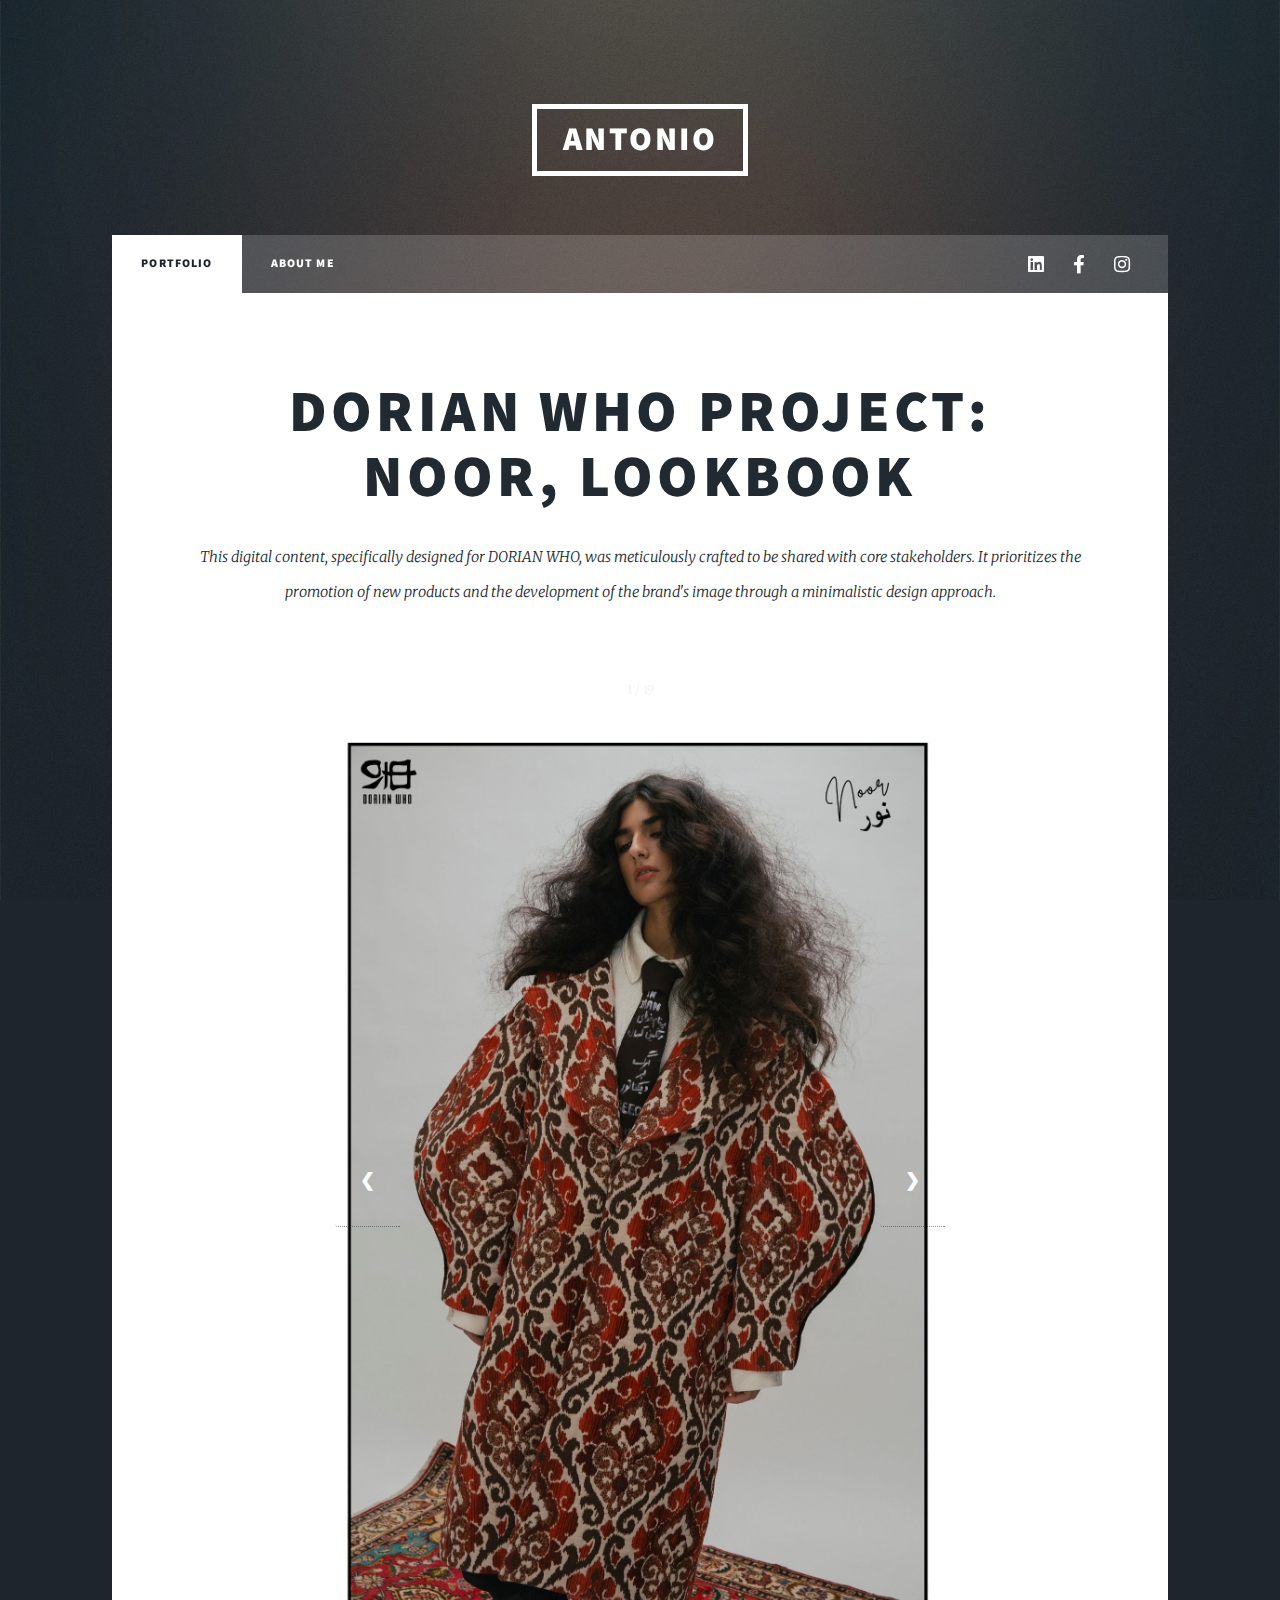
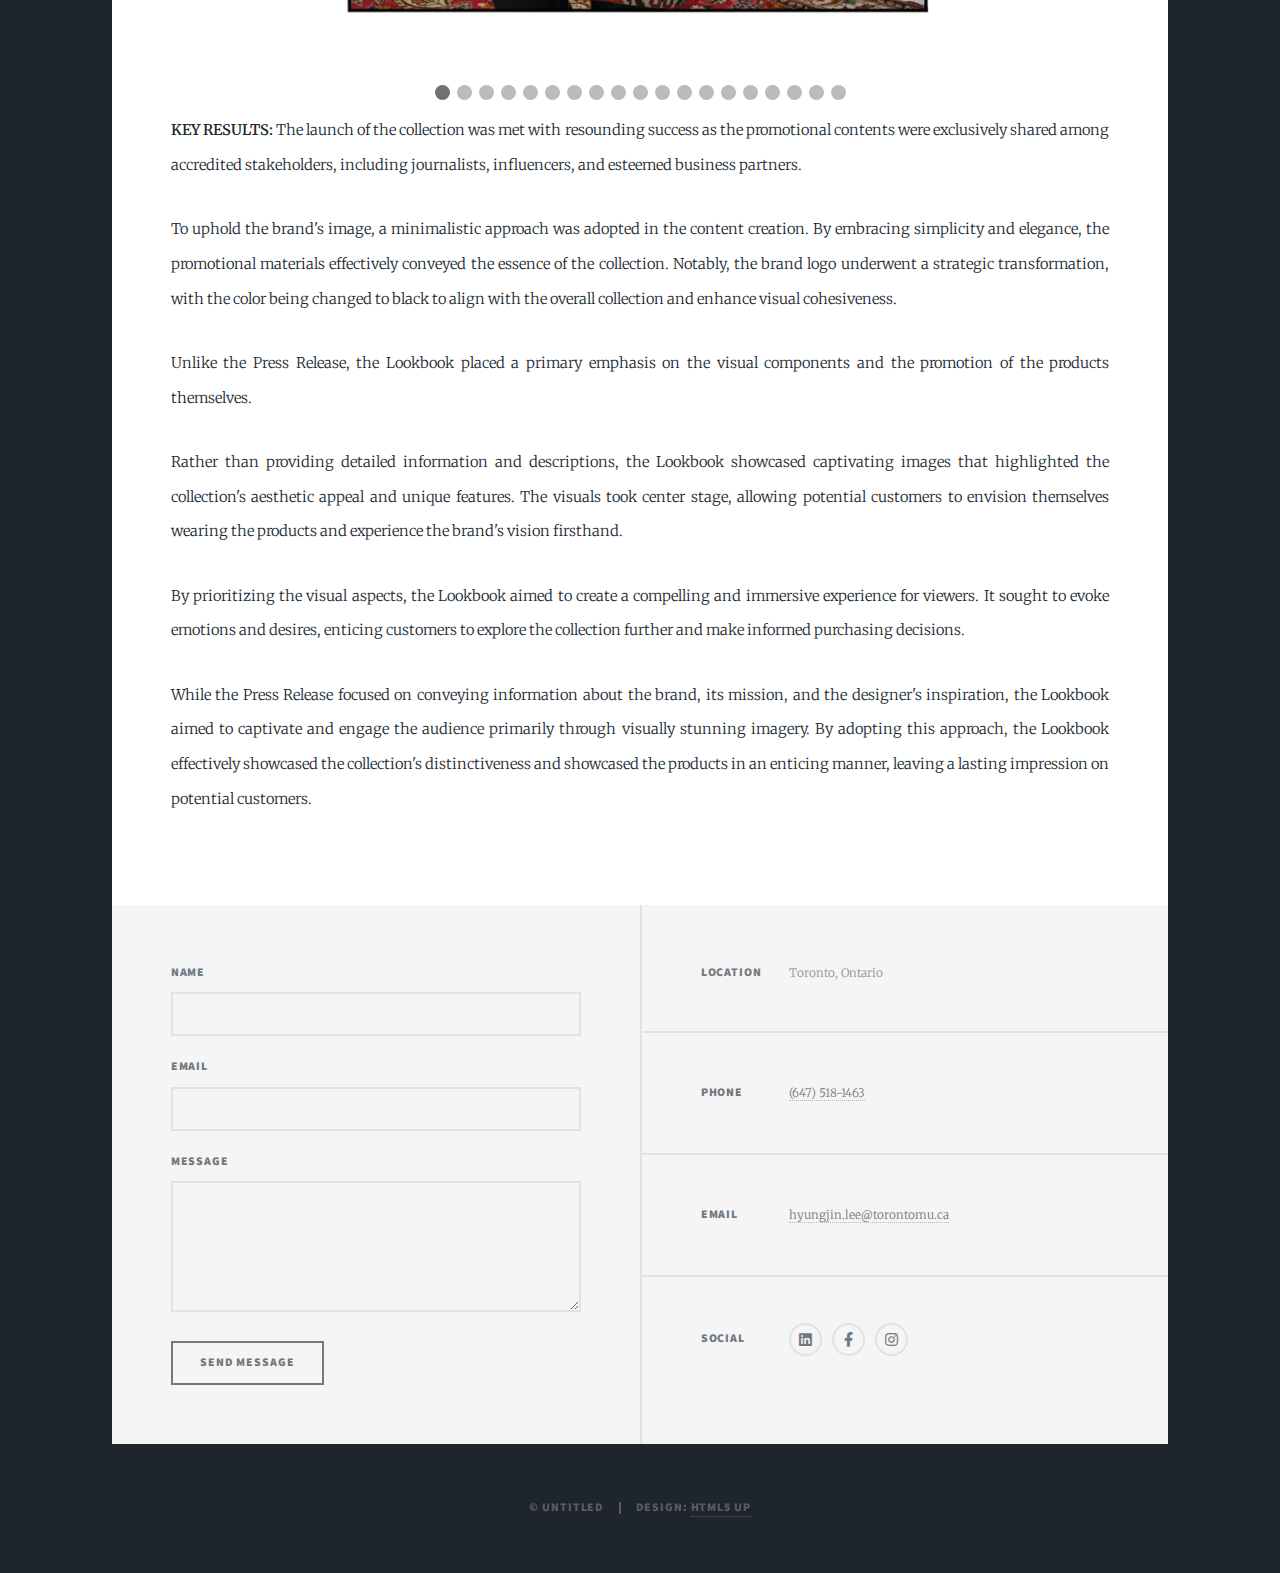
==== commit d8f5b622: "Update dwlb.html" ====
--- a/dwlb.html
+++ b/dwlb.html
@@ -43,7 +43,7 @@
 								<header class="major">
 									<h2>DORIAN WHO Project:<br />
 										Noor, Lookbook</h2>
-									<p>This project was an integral component of my participation in the Google Data Analytics Certificate program, where I honed my skills in utilizing spreadsheets, SQL, data exploration, and data visualization techniques.</p>
+									<p>This digital content, specifically designed for DORIAN WHO, was meticulously crafted to be shared with core stakeholders. It prioritizes the promotion of new products and the development of the brand's image through a minimalistic design approach.</p>
 								</header>
 								<div class="slideshow-container">
 
@@ -238,4 +238,4 @@
 			<script src="assets/js/main.js"></script>
 
 	</body>
-</html>+</html>
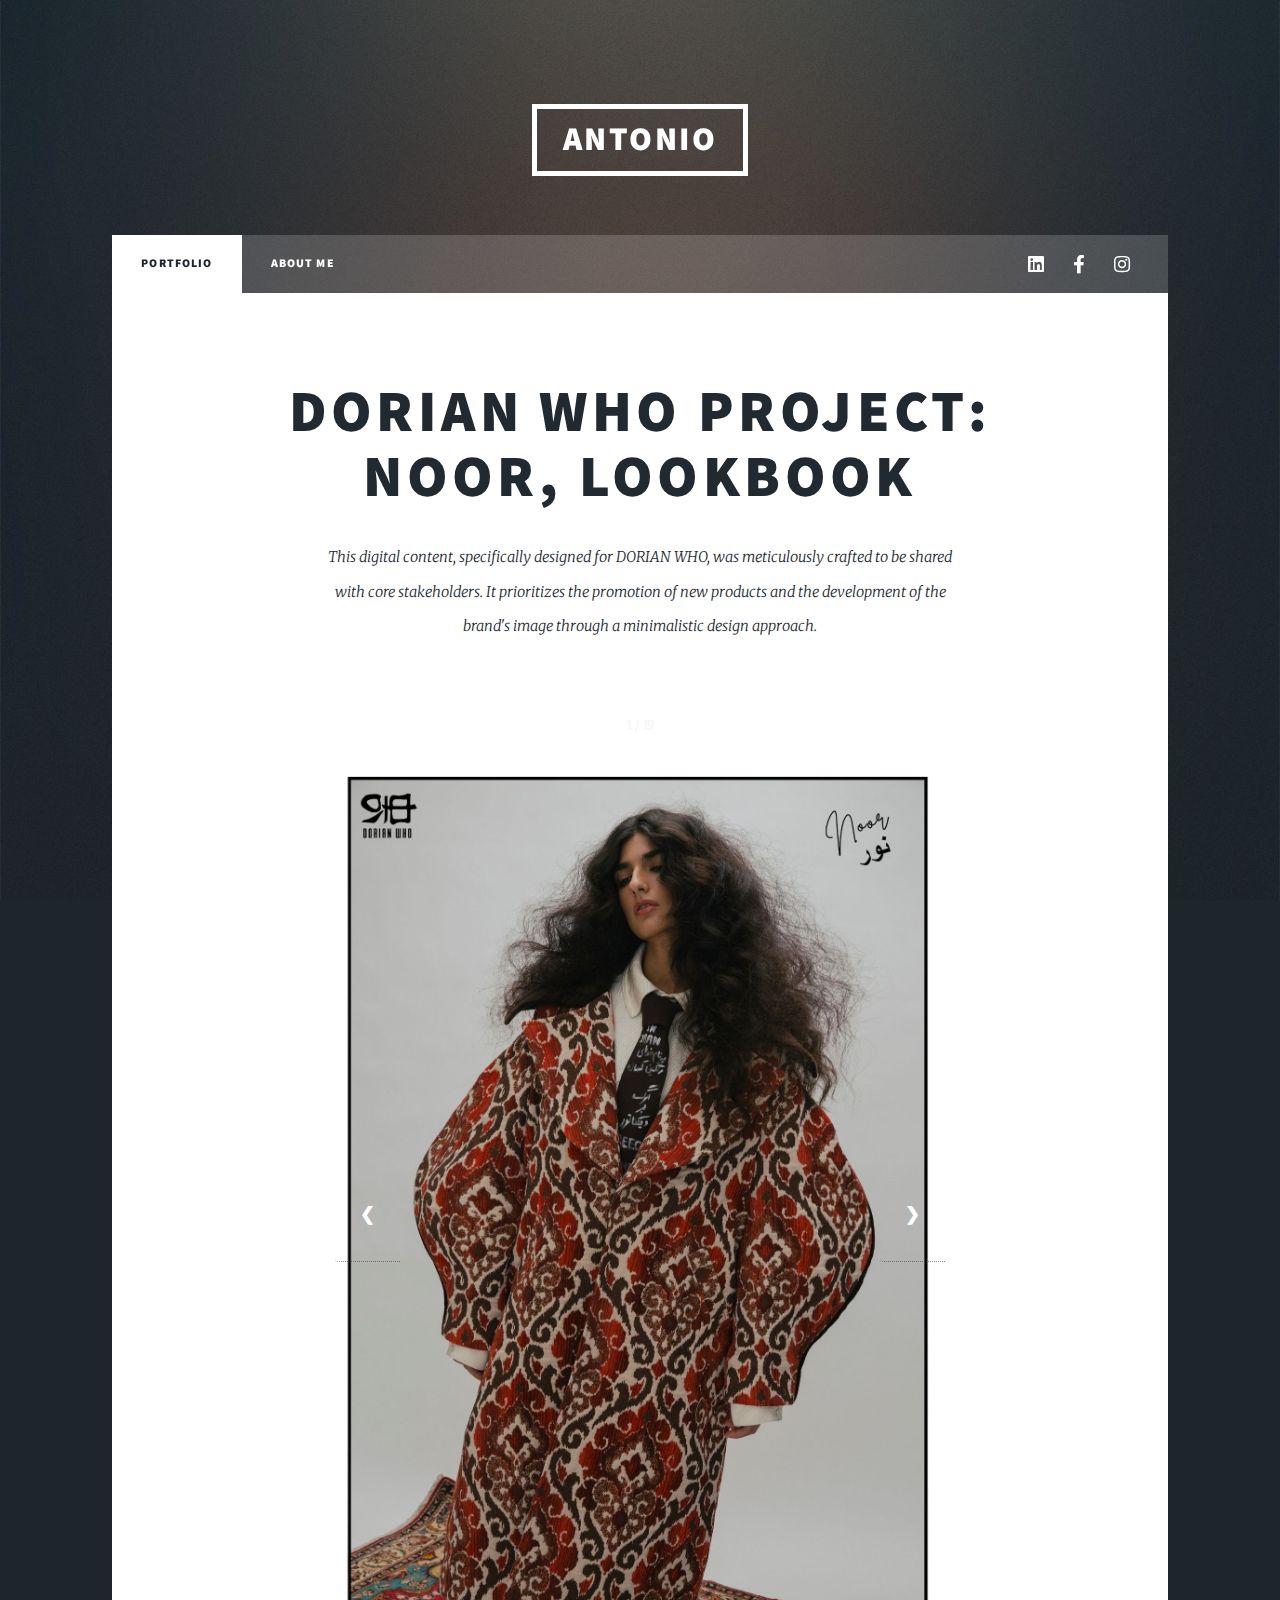
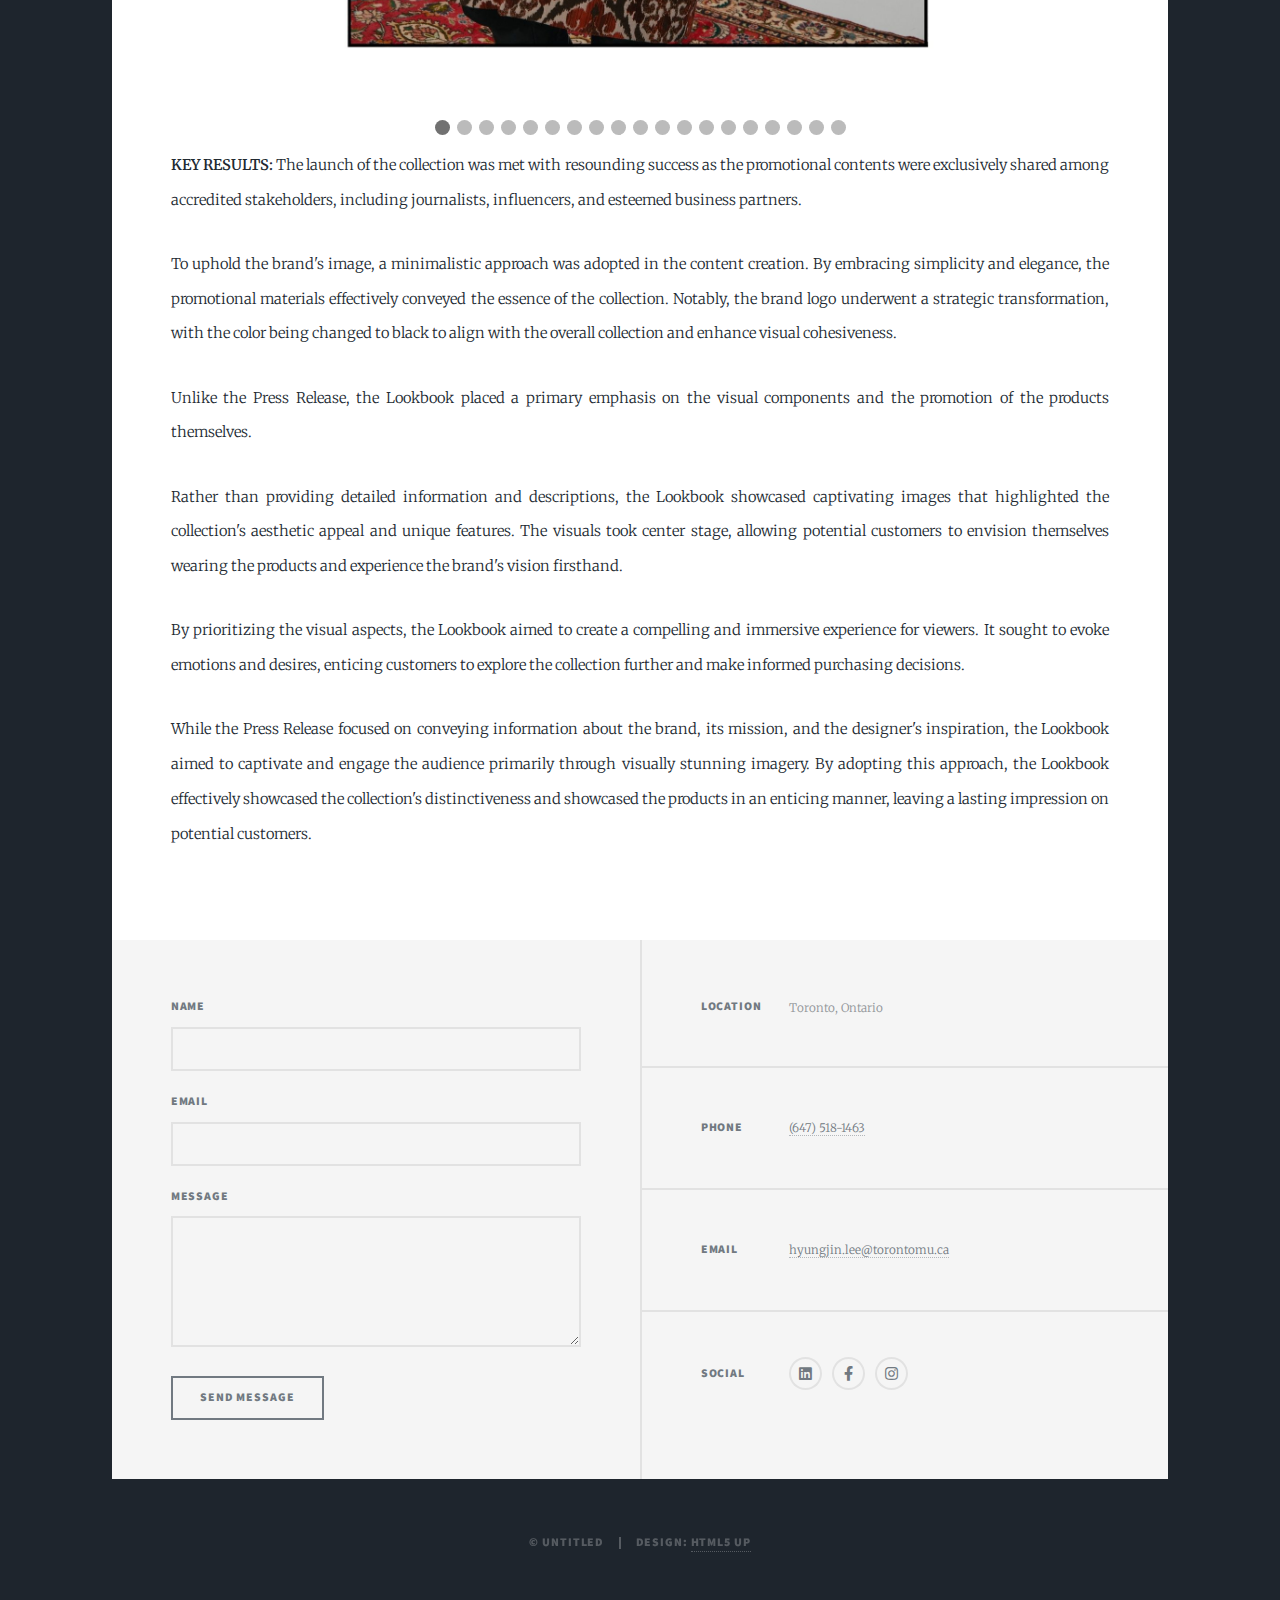
==== commit 298b1f50: "Update dwlb.html" ====
--- a/dwlb.html
+++ b/dwlb.html
@@ -43,7 +43,9 @@
 								<header class="major">
 									<h2>DORIAN WHO Project:<br />
 										Noor, Lookbook</h2>
-									<p>This digital content, specifically designed for DORIAN WHO, was meticulously crafted to be shared with core stakeholders. It prioritizes the promotion of new products and the development of the brand's image through a minimalistic design approach.</p>
+									<p>This digital content, specifically designed for DORIAN WHO, was meticulously crafted to be shared <br /> 
+										with core stakeholders. It prioritizes the promotion of new products and the development of the <br />
+										brand's image through a minimalistic design approach.</p>
 								</header>
 								<div class="slideshow-container">
 
